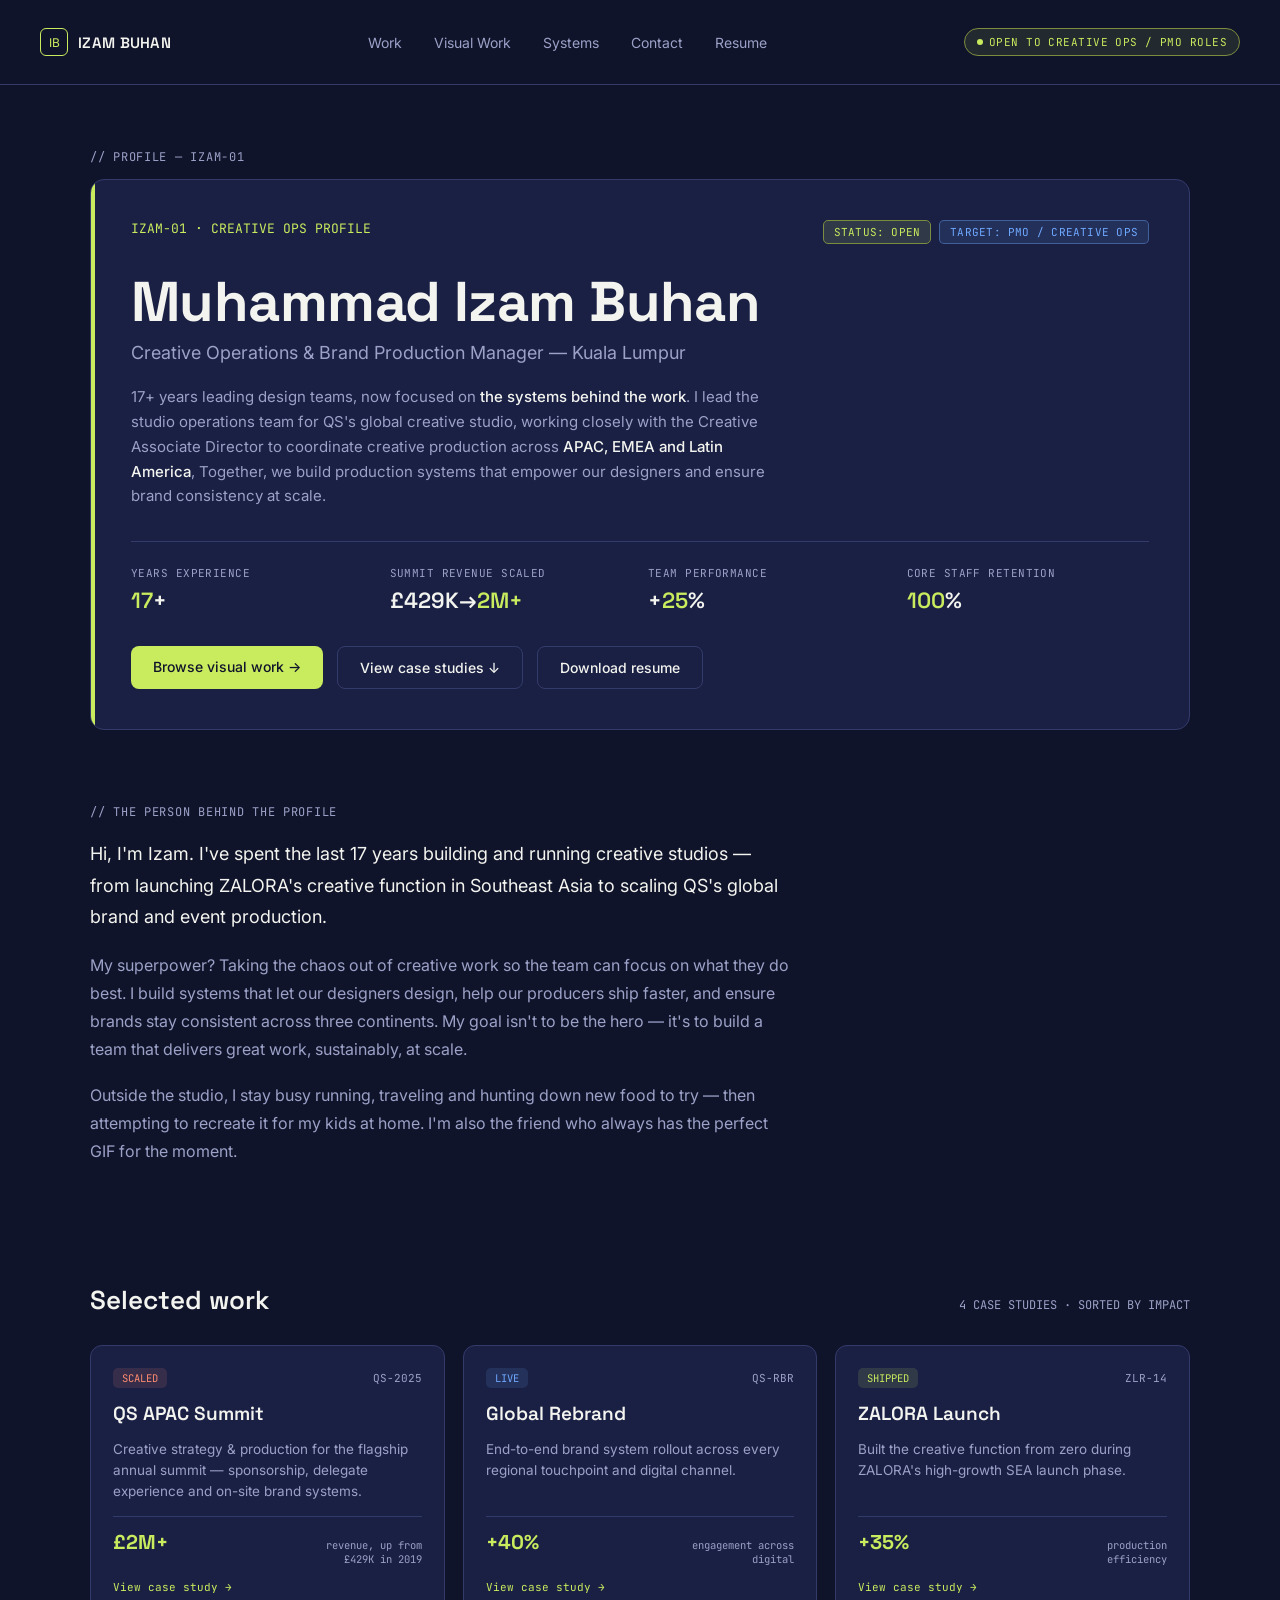
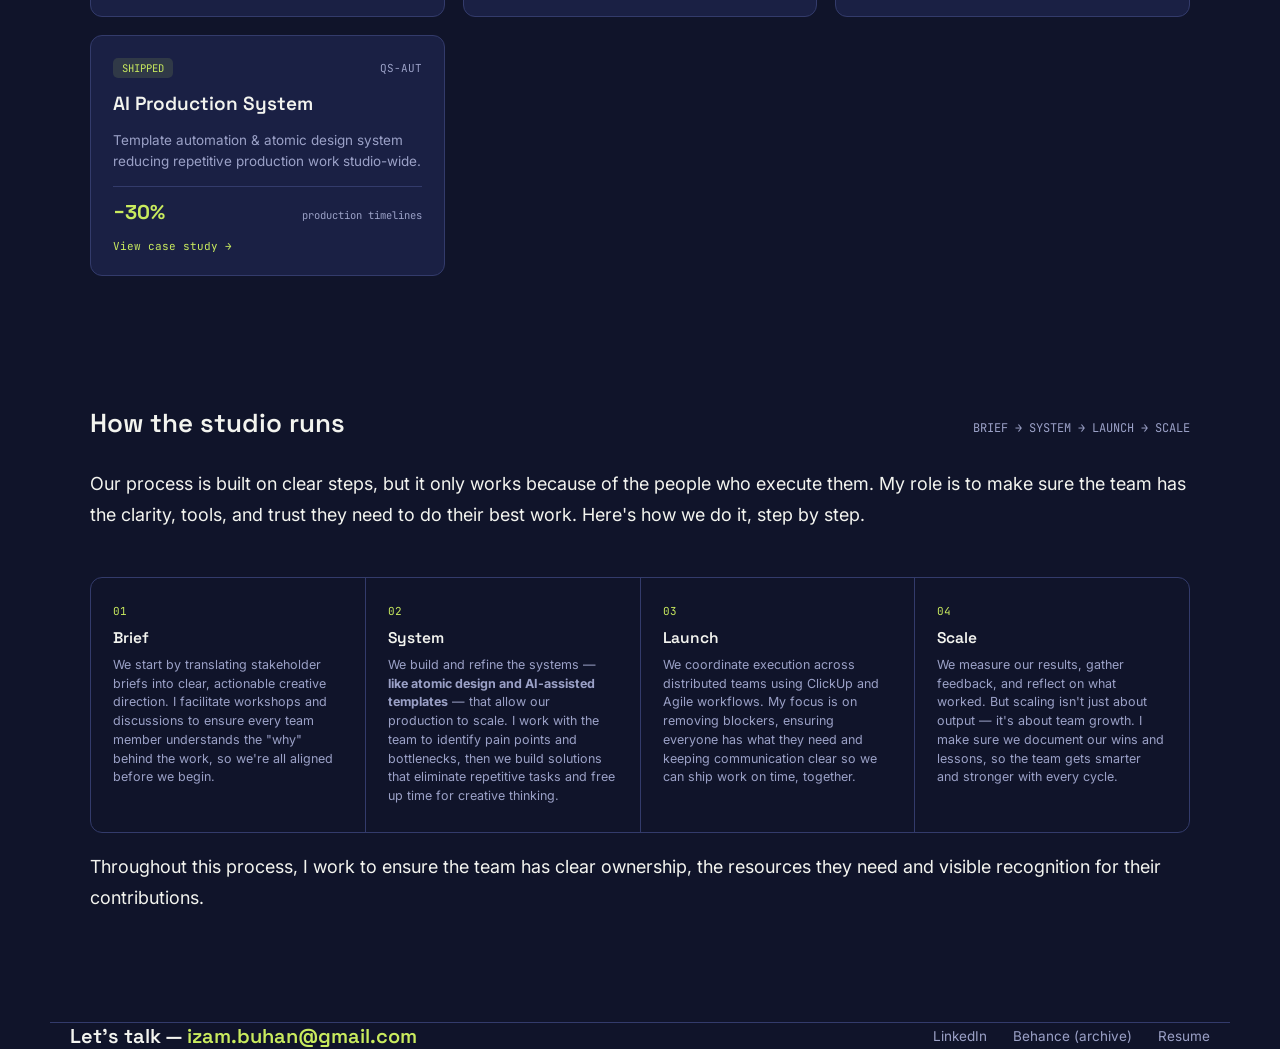
==== index.html @ dbca28d6 "Wrap text in paragraph tag for better formatting" ====
<!DOCTYPE html>
<html lang="en">
<head>
<meta charset="UTF-8">
<meta name="viewport" content="width=device-width, initial-scale=1.0">
<title>Izam Buhan — Creative Operations & Brand Production Manager</title>
<meta name="description" content="From making the work to running the studio. Case studies in creative operations, brand production and AI-assisted design systems, from 17+ years leading design teams globally.">
<meta property="og:title" content="Izam Buhan — Creative Operations & Brand Production Manager">
<meta property="og:description" content="From making the work to running the studio. Case studies in creative operations, brand production and AI-assisted design systems.">
<meta property="og:type" content="website">
<link rel="icon" type="image/svg+xml" href="favicon.svg">
<link rel="icon" type="image/png" sizes="32x32" href="favicon-32.png">
<link rel="apple-touch-icon" sizes="180x180" href="apple-touch-icon.png">
<link rel="icon" href="favicon.ico">
<link rel="stylesheet" href="styles.css">
</head>
<body>

  <nav>
    <a class="logo" href="index.html">
      <div class="logo-mark">IB</div>
      <div class="logo-text">IZAM BUHAN</div>
    </a>
    <div class="nav-links">
      <a href="#work">Work</a><a href="gallery.html">Visual Work</a><a href="#systems">Systems</a><a href="mailto:izam.buhan@gmail.com">Contact</a><a href="Izam_Buhan_Resume_ATS.docx">Resume</a>
    </div>
    <div class="status-pill"><span class="dot"></span>OPEN TO CREATIVE OPS / PMO ROLES</div>
  </nav>

  <header class="hero wrap">
    <div class="hero-eyebrow">// PROFILE — IZAM-01</div>
    <div class="ticket">
      <div class="ticket-top">
        <div class="ticket-id mono">IZAM-01 · CREATIVE OPS PROFILE</div>
        <div class="ticket-tags">
          <div class="tag open">STATUS: OPEN</div>
          <div class="tag role">TARGET: PMO / CREATIVE OPS</div>
        </div>
      </div>

      <h1 class="name">Muhammad Izam Buhan</h1>
      <div class="role-line">Creative Operations &amp; Brand Production Manager — Kuala Lumpur</div>

      <div class="summary">
        17+ years leading design teams, now focused on <b>the systems behind the work</b>.
        I lead the studio operations team for QS's global creative studio, working closely with
        the Creative Associate Director to coordinate creative production across <b>APAC, EMEA and Latin America</b>,
        Together, we build production systems that empower our designers and ensure brand consistency at scale.
      </div>

      <div class="field-grid">
        <div class="field"><div class="label">YEARS EXPERIENCE</div><div class="value"><span>17</span>+</div></div>
        <div class="field"><div class="label">SUMMIT REVENUE SCALED</div><div class="value">£429K→<span>2M+</span></div></div>
        <div class="field"><div class="label">TEAM PERFORMANCE</div><div class="value">+<span>25</span>%</div></div>
        <div class="field"><div class="label">CORE STAFF RETENTION</div><div class="value"><span>100</span>%</div></div>
      </div>

      <div class="cta-row">
        <a href="gallery.html" class="btn primary">Browse visual work →</a>
        <a href="#work" class="btn ghost">View case studies ↓</a>
        <a href="Izam_Buhan_Resume_ATS.docx" class="btn ghost">Download resume</a>
      </div>
    </div>
  </header>

  <section class="intro-section wrap">
    <div class="hero-eyebrow">// THE PERSON BEHIND THE PROFILE</div>
    <div class="intro-block">
      <p class="intro-text">Hi, I'm Izam. I've spent the last 17 years building and running creative studios — 
                            from launching ZALORA's creative function in Southeast Asia to scaling QS's global brand and event production.</p>
      <p class="intro-text">My superpower? Taking the chaos out of creative work so the team can focus on what they do best. 
                            I build systems that let our <b></b>designers design, help our producers ship faster, and ensure brands stay consistent</b> across three continents. 
                            My goal isn't to be the hero — it's to build a team that delivers great work, sustainably, at scale.</p>
      <p class="intro-text personal">Outside the studio, I stay busy running, traveling and hunting down new food to try — then attempting to recreate it for my kids at home. I'm also the friend who always has the perfect GIF for the moment.</p>
    </div>
  </section>

  <section class="board-section wrap" id="work">
    <div class="section-head">
      <div class="section-title">Selected work</div>
      <div class="section-sub mono">4 CASE STUDIES · SORTED BY IMPACT</div>
    </div>
    <div class="board">

      <a class="card-link" href="case-qs-summit.html">
        <div class="card">
          <div class="card-top">
            <div class="card-tag scaled">SCALED</div>
            <div class="card-id">QS-2025</div>
          </div>
          <div class="card-title">QS APAC Summit</div>
          <div class="card-desc">Creative strategy &amp; production for the flagship annual summit — sponsorship, delegate experience and on-site brand systems.</div>
          <div class="card-stat">
            <div class="num">£2M+</div>
            <div class="desc">revenue, up from £429K in 2019</div>
          </div>
          <div class="card-cta">View case study →</div>
        </div>
      </a>

      <a class="card-link" href="case-global-rebrand.html">
        <div class="card">
          <div class="card-top">
            <div class="card-tag live">LIVE</div>
            <div class="card-id">QS-RBR</div>
          </div>
          <div class="card-title">Global Rebrand</div>
          <div class="card-desc">End-to-end brand system rollout across every regional touchpoint and digital channel.</div>
          <div class="card-stat">
            <div class="num">+40%</div>
            <div class="desc">engagement across digital</div>
          </div>
          <div class="card-cta">View case study →</div>
        </div>
      </a>

      <a class="card-link" href="case-zalora-launch.html">
        <div class="card">
          <div class="card-top">
            <div class="card-tag shipped">SHIPPED</div>
            <div class="card-id">ZLR-14</div>
          </div>
          <div class="card-title">ZALORA Launch</div>
          <div class="card-desc">Built the creative function from zero during ZALORA's high-growth SEA launch phase.</div>
          <div class="card-stat">
            <div class="num">+35%</div>
            <div class="desc">production efficiency</div>
          </div>
          <div class="card-cta">View case study →</div>
        </div>
      </a>

      <a class="card-link" href="case-ai-system.html">
        <div class="card">
          <div class="card-top">
            <div class="card-tag shipped">SHIPPED</div>
            <div class="card-id">QS-AUT</div>
          </div>
          <div class="card-title">AI Production System</div>
          <div class="card-desc">Template automation &amp; atomic design system reducing repetitive production work studio-wide.</div>
          <div class="card-stat">
            <div class="num">−30%</div>
            <div class="desc">production timelines</div>
          </div>
          <div class="card-cta">View case study →</div>
        </div>
      </a>

    </div>
  </section>

  <section class="flow-section wrap" id="systems">
    <div class="section-head">
      <div class="section-title">How the studio runs</div>
      <div class="section-sub mono">BRIEF → SYSTEM → LAUNCH → SCALE</div>
          <p class="intro-text">Our process is built on clear steps, but it only works because of the people who execute them. 
                                My role is to make sure the team has the clarity, tools, and trust they need to do their best work. 
                                Here's how we do it, step by step.</p>
    </div>

    <div class="flow-strip">
      <div class="flow-step">
        <div class="flow-num">01</div>
        <div class="flow-title">Brief</div>
        <div class="flow-desc">We start by translating stakeholder briefs into clear, actionable creative direction. 
                              I facilitate workshops and discussions to ensure every team member understands the "why" behind the work, 
                              so we're all aligned before we begin.</div>
      </div>
      <div class="flow-step">
        <div class="flow-num">02</div>
        <div class="flow-title">System</div>
        <div class="flow-desc">We build and refine the systems — <b>like atomic design and AI-assisted templates</b> — that allow our production to scale. 
                                I work with the team to identify pain points and bottlenecks, 
                                then we build solutions that eliminate repetitive tasks and free up time for creative thinking.</div>
      </div>
      <div class="flow-step">
        <div class="flow-num">03</div>
        <div class="flow-title">Launch</div>
        <div class="flow-desc">We coordinate execution across distributed teams using ClickUp and Agile workflows. 
                                My focus is on removing blockers, ensuring everyone has what they need and 
                                keeping communication clear so we can ship work on time, together.</div>
      </div>
      <div class="flow-step">
        <div class="flow-num">04</div>
        <div class="flow-title">Scale</div>
        <div class="flow-desc">We measure our results, gather feedback, and reflect on what worked. But scaling isn't just about output — it's about team growth. 
                                I make sure we document our wins and lessons, so the team gets smarter and stronger with every cycle.</div>
      </div>
    </div>
  <p class="intro-text">Throughout this process, I work to ensure the team has clear ownership, the resources they need and visible recognition for their contributions.</p>
  </section>

  <footer class="wrap">
    <div class="footer-left">Let's talk — <span style="color:var(--accent)">izam.buhan@gmail.com</span></div>
    <div class="footer-links">
      <a href="https://linkedin.com/in/mhmdizam" target="_blank" rel="noopener">LinkedIn</a>
      <a href="https://www.behance.net/mhmdizambuhan" target="_blank" rel="noopener">Behance (archive)</a>
      <a href="Izam_Buhan_Resume_ATS.docx">Resume</a>
    </div>
  </footer>

</body>
</html>
---- styles.css ----
@import url('https://fonts.googleapis.com/css2?family=Space+Grotesk:wght@400;500;600;700&family=Inter:wght@400;500;600&family=JetBrains+Mono:wght@400;500&display=swap');

:root{
  --bg: #10142A;
  --surface: #1A2044;
  --surface-hi: #232B57;
  --line: #333B6B;
  --text: #F3F4EF;
  --text-dim: #9BA1C7;
  --accent: #C9EB5E;
  --accent-dim: #7C8C3F;
  --tag-blue: #6FA8FF;
  --tag-coral: #FF8B70;
}

* { box-sizing: border-box; }
html,body{ margin:0; padding:0; }
body{
  background: var(--bg);
  color: var(--text);
  font-family: 'Inter', sans-serif;
  -webkit-font-smoothing: antialiased;
  overflow-x: hidden;
}
.mono{ font-family:'JetBrains Mono', monospace; }
.display{ font-family:'Space Grotesk', sans-serif; }
img, svg { max-width: 100%; height: auto; }
a{ color: inherit; }

.wrap{ max-width: 1180px; margin: 0 auto; padding: 0 20px; }

/* ---- NAV ---- */
nav{
  display:flex; justify-content:space-between; align-items:center;
  padding: 28px 40px; border-bottom:1px solid var(--line);
  flex-wrap: wrap; gap: 16px;
}
.logo{ display:flex; align-items:center; gap:10px; text-decoration:none; }
.logo-mark{
  width:28px; height:28px; border:1.5px solid var(--accent); border-radius:6px;
  display:flex; align-items:center; justify-content:center;
  font-size:12px; color:var(--accent); flex-shrink:0;
}
.logo-text{ font-family:'Space Grotesk'; font-weight:600; font-size:15px; letter-spacing:0.02em; color:var(--text);}
.nav-links{ display:flex; gap: 32px; font-size:14px; color:var(--text-dim); flex-wrap:wrap;}
.nav-links a{ color: var(--text-dim); text-decoration:none; }
.nav-links a:hover{ color: var(--text); cursor:pointer; }
.status-pill{
  font-family:'JetBrains Mono'; font-size:11px; letter-spacing:0.04em;
  background: rgba(201,235,94,0.1); color: var(--accent);
  border:1px solid var(--accent-dim); border-radius: 20px;
  padding: 6px 12px; display:flex; align-items:center; gap:6px;
}
.dot{ width:6px; height:6px; border-radius:50%; background:var(--accent); flex-shrink:0;}

/* ---- BREADCRUMB (case study pages) ---- */
.breadcrumb{
  font-family:'JetBrains Mono'; font-size:13px; color:var(--text-dim);
  padding: 28px 40px 0;
}
.breadcrumb a{ color:var(--text-dim); text-decoration:none; }
.breadcrumb a:hover{ color:var(--accent); }

/* ---- HERO / TICKET ---- */
.hero{ padding: 64px 40px 24px; }
.hero-eyebrow{
  font-family:'JetBrains Mono'; font-size:12px; color:var(--text-dim);
  letter-spacing:0.06em; margin-bottom: 14px;
}
.ticket{
  background: var(--surface);
  border:1px solid var(--line);
  border-radius: 14px;
  padding: 40px;
  position: relative;
  overflow:hidden;
}
.ticket::before{
  content:"";
  position:absolute; left:0; top:0; bottom:0; width:4px;
  background: var(--accent);
}
.ticket-top{
  display:flex; justify-content:space-between; align-items:flex-start;
  margin-bottom: 28px; flex-wrap: wrap; gap: 16px;
}
.ticket-id{ font-family:'JetBrains Mono'; font-size:13px; color:var(--accent); }
.ticket-tags{ display:flex; gap:8px; flex-wrap:wrap; }
.tag{
  font-family:'JetBrains Mono'; font-size:11px; padding:4px 10px;
  border-radius: 5px; letter-spacing:0.02em; white-space:nowrap;
}
.tag.open{ background: rgba(201,235,94,0.12); color: var(--accent); border:1px solid var(--accent-dim);}
.tag.role{ background: rgba(111,168,255,0.12); color: var(--tag-blue); border:1px solid rgba(111,168,255,0.4);}
.tag.scaled{ background: rgba(255,139,112,0.12); color: var(--tag-coral); border:1px solid rgba(255,139,112,0.4);}
.tag.live{ background: rgba(111,168,255,0.12); color: var(--tag-blue); border:1px solid rgba(111,168,255,0.4);}
.tag.shipped{ background: rgba(201,235,94,0.12); color: var(--accent); border:1px solid var(--accent-dim);}
.tag.neutral{ background: transparent; color: var(--text-dim); border:1px solid var(--line);}

h1.name{
  font-family:'Space Grotesk'; font-weight:700;
  font-size: clamp(32px, 5vw, 56px);
  line-height: 1.08; margin: 0 0 10px;
  letter-spacing: -0.01em;
}
.role-line{
  font-size: 18px; color: var(--text-dim); margin-bottom: 22px; max-width: 620px;
}
.summary{
  font-size:15px; line-height:1.65; color: var(--text-dim);
  max-width: 640px; margin-bottom: 32px;
}
.summary b{ color: var(--text); font-weight: 500; }

.field-grid{
  display:grid; grid-template-columns: repeat(4, 1fr);
  border-top:1px solid var(--line); padding-top: 24px; gap: 20px 16px;
}
.field .label{ font-family:'JetBrains Mono'; font-size:11px; color:var(--text-dim); margin-bottom:6px; letter-spacing:0.04em;}
.field .value{ font-family:'Space Grotesk'; font-size:22px; font-weight:600; color:var(--text); word-break:break-word;}
.field .value span{ color: var(--accent); }

.cta-row{ display:flex; gap:14px; margin-top: 32px; flex-wrap:wrap; }
.btn{
  font-family:'Inter'; font-size:14px; font-weight:500;
  padding: 12px 22px; border-radius: 8px; cursor:pointer;
  text-decoration:none; display:inline-block; border:none;
}
.btn.primary{ background: var(--accent); color:#10142A; }
.btn.ghost{ background:transparent; color:var(--text); border:1px solid var(--line); }

/* ---- BOARD SECTION (case study grid) ---- */
.board-section{ padding: 90px 40px 40px; }

/* ---- FRIENDLY INTRO ---- */
.intro-section{ padding: 50px 40px 10px; }
.intro-block{ max-width: 700px; }
.intro-text{ font-size:16px; line-height:1.75; color:var(--text-dim); margin-bottom:18px; }
.intro-text:first-of-type{ font-size:18px; color:var(--text); }
.intro-text b{ color:var(--text); font-weight:600; }
.intro-text.personal{ color:var(--text-dim); }
.section-head{ display:flex; justify-content:space-between; align-items:baseline; margin-bottom:28px; flex-wrap:wrap; gap:10px;}
.section-title{ font-family:'Space Grotesk'; font-size:26px; font-weight:600; }
.section-sub{ font-family:'JetBrains Mono'; font-size:12px; color:var(--text-dim); }

.board{
  display:grid; grid-template-columns: repeat(3, 1fr); gap: 18px;
}
.card-link{ text-decoration:none; color:inherit; display:block; }
.card{
  background: var(--surface);
  border:1px solid var(--line);
  border-radius: 12px;
  padding: 22px;
  display:flex; flex-direction:column; gap:14px;
  transition: border-color 0.15s ease;
  height: 100%;
}
.card-link:hover .card{ border-color: var(--accent-dim); }
.card-top{ display:flex; justify-content:space-between; align-items:center;}
.card-tag{
  font-family:'JetBrains Mono'; font-size:10.5px; padding:3px 9px; border-radius:5px;
}
.card-tag.shipped{ background: rgba(201,235,94,0.12); color:var(--accent); }
.card-tag.scaled{ background: rgba(255,139,112,0.12); color: var(--tag-coral); }
.card-tag.live{ background: rgba(111,168,255,0.12); color: var(--tag-blue); }
.card-id{ font-family:'JetBrains Mono'; font-size:11px; color:var(--text-dim); }

.card-title{ font-family:'Space Grotesk'; font-size:19px; font-weight:600; line-height:1.25; }
.card-desc{ font-size:13.5px; color:var(--text-dim); line-height:1.55; }

.card-stat{
  margin-top:auto; border-top:1px solid var(--line); padding-top:12px;
  display:flex; justify-content:space-between; align-items:baseline; gap:10px;
}
.card-stat .num{ font-family:'Space Grotesk'; font-size:20px; font-weight:700; color:var(--accent); white-space:nowrap;}
.card-stat .desc{ font-family:'JetBrains Mono'; font-size:10.5px; color:var(--text-dim); text-align:right; max-width:120px; }
.card-cta{ font-family:'JetBrains Mono'; font-size:11px; color:var(--accent); }

/* ---- WORKFLOW STRIP (systems section) ---- */
.flow-section{ padding: 90px 40px; }
.flow-strip{
  display:flex; align-items:stretch; border:1px solid var(--line); border-radius:12px; overflow:hidden;
}
.flow-step{
  flex:1; padding: 26px 22px; position:relative;
  border-right:1px solid var(--line);
}
.flow-step:last-child{ border-right:none; }
.flow-num{ font-family:'JetBrains Mono'; font-size:11px; color: var(--accent); margin-bottom:10px; }
.flow-title{ font-family:'Space Grotesk'; font-weight:600; font-size:15.5px; margin-bottom:8px; }
.flow-desc{ font-size:12.5px; color:var(--text-dim); line-height:1.5; }

/* ---- CASE STUDY: CONTENT SECTIONS ---- */
.content-section{ padding: 60px 40px; border-top:1px solid var(--line); }
.content-section:first-of-type{ border-top:none; }
.section-eyebrow{
  font-family:'JetBrains Mono'; font-size:12px; color:var(--accent);
  letter-spacing:0.06em; margin-bottom: 16px; text-transform:uppercase;
}
.section-h2{ font-family:'Space Grotesk'; font-weight:700; font-size: clamp(24px, 3.5vw, 32px); margin:0 0 20px; line-height:1.25;}
.lead-text{ font-size:16px; line-height:1.75; color:var(--text-dim); max-width:720px;}
.lead-text b{ color:var(--text); font-weight:600;}

.approach-list{ display:flex; flex-direction:column; gap:30px; margin-top:32px; max-width:720px;}
.approach-item{ display:flex; gap:22px; }
.approach-num{ font-family:'JetBrains Mono'; font-size:15px; color:var(--accent); flex-shrink:0; width:32px; padding-top:3px;}
.approach-title{ font-family:'Space Grotesk'; font-weight:600; font-size:18px; margin-bottom:6px;}
.approach-desc{ font-size:14.5px; color:var(--text-dim); line-height:1.6;}

.result-block{ padding:60px 40px; border-top:1px solid var(--line); background: var(--surface); }
.result-num{ font-family:'Space Grotesk'; font-weight:700; font-size: clamp(48px,9vw,88px); color:var(--accent); line-height:1; margin:14px 0;}
.result-label{ font-family:'JetBrains Mono'; font-size:12.5px; color:var(--text-dim); letter-spacing:0.04em;}
.result-desc{ font-size:15px; color:var(--text-dim); max-width:640px; margin-top:20px; line-height:1.65;}
.result-desc b{ color:var(--text); font-weight:600;}

.secondary-stats{ display:grid; grid-template-columns:repeat(3,1fr); gap:24px; margin-top:40px; max-width:820px;}

/* ---- GALLERY ---- */
.gallery-section{ padding: 50px 40px; }
.gallery-grid{ display:grid; grid-template-columns: repeat(3, 1fr); gap: 24px; }
.gallery-item{ display:flex; flex-direction:column; gap:12px; }
.gallery-thumb{
  aspect-ratio: 4 / 3;
  border-radius: 10px;
  border: 1px dashed var(--line);
  background: var(--surface);
  display:flex; align-items:center; justify-content:center;
  overflow:hidden;
}
.gallery-thumb img{ width:100%; height:100%; object-fit:cover; display:block; }
.gallery-placeholder-label{
  font-family:'JetBrains Mono'; font-size:11px; color:var(--text-dim);
  text-align:center; padding: 0 16px; line-height:1.6;
}
.gallery-placeholder-label .plus{ color:var(--accent); font-size:20px; display:block; margin-bottom:6px; }
.gallery-caption .g-title{ font-family:'Space Grotesk'; font-weight:600; font-size:15px; margin-bottom:3px;}
.gallery-caption .g-meta{ font-family:'JetBrains Mono'; font-size:11px; color:var(--text-dim); }

/* ---- CASE NAV (prev / next) ---- */
.case-nav{ display:flex; justify-content:space-between; padding:50px 40px; border-top:1px solid var(--line); gap:24px; flex-wrap:wrap;}
.case-nav a{ text-decoration:none; display:flex; flex-direction:column; gap:6px; }
.case-nav .nav-label{ font-family:'JetBrains Mono'; font-size:12px; color:var(--text-dim); }
.case-nav .nav-title{ font-family:'Space Grotesk'; font-size:18px; color:var(--text); font-weight:600;}
.case-nav a:hover .nav-title{ color:var(--accent); }
.case-nav .next{ text-align:right; align-items:flex-end; }

/* ---- FOOTER ---- */
footer{
  padding: 60px 40px 40px; border-top:1px solid var(--line);
  display:flex; justify-content:space-between; align-items:center; flex-wrap:wrap; gap:20px;
}
.footer-left{ font-family:'Space Grotesk'; font-size:20px; font-weight:600; }
.footer-links{ display:flex; gap:26px; font-size:13.5px; color:var(--text-dim); flex-wrap:wrap; }
.footer-links a{ color:var(--text-dim); text-decoration:none; }
.footer-links a:hover{ color:var(--accent); }

/* Missing-image fallback (used by gallery.html's onerror handler) */
.gallery-thumb.img-missing{ border-style: dashed; }

/* ==== TABLET BREAKPOINT (max-width: 900px) ==== */
@media (max-width: 900px) {
  nav { padding: 20px; }
  .hero { padding: 40px 0 20px; }
  .breadcrumb{ padding: 20px 0 0; }
  .ticket { padding: 28px 24px; }
  .field-grid { grid-template-columns: repeat(2, 1fr); }
  .board-section, .flow-section, .content-section, .result-block, .case-nav { padding: 50px 0 20px; }
  .board { grid-template-columns: repeat(2, 1fr); gap: 16px; }
  .flow-strip { flex-direction: column; }
  .flow-step { border-right: none; border-bottom: 1px solid var(--line); }
  .flow-step:last-child { border-bottom: none; }
  .secondary-stats{ grid-template-columns: repeat(2,1fr); }
  .gallery-grid{ grid-template-columns: repeat(2,1fr); }
  footer { padding: 40px 0; flex-direction: column; align-items: flex-start; }
}

/* ==== MOBILE BREAKPOINT (max-width: 600px) ==== */
@media (max-width: 600px) {
  nav { flex-direction: column; align-items: flex-start; gap: 14px; padding: 16px 20px; }
  .nav-links { width: 100%; justify-content: flex-start; gap: 18px; font-size: 13px; }
  .status-pill { width: 100%; justify-content: center; }
  .ticket-top { flex-direction: column; align-items: flex-start; gap: 10px; }
  .ticket-tags { flex-wrap: wrap; }
  h1.name { font-size: 30px; }
  .role-line { font-size: 15px; }
  .summary { font-size: 14px; }
  .intro-text{ font-size: 14px; }
  .intro-text:first-of-type{ font-size: 16px; }
  .field-grid { grid-template-columns: 1fr; gap: 16px; }
  .field .value { font-size: 20px; }
  .cta-row { flex-direction: column; width: 100%; }
  .btn { width: 100%; text-align: center; }
  .board { grid-template-columns: 1fr; }
  .card { padding: 18px; }
  .approach-item{ gap:14px; }
  .secondary-stats{ grid-template-columns: 1fr; }
  .gallery-grid{ grid-template-columns: 1fr; }
  .result-num{ font-size: 52px; }
  .case-nav{ flex-direction:column; }
  .case-nav .next{ text-align:left; align-items:flex-start; }
  .footer-left { font-size: 17px; word-break: break-word; }
  .footer-links { flex-direction: column; gap: 12px; }
}

/* ===== GALLERY ENHANCEMENTS ===== */

/* Gallery tags */
.g-tags {
  display: flex;
  gap: 8px;
  flex-wrap: wrap;
  margin-top: 4px;
}
.g-tags span {
  font-family: 'JetBrains Mono', monospace;
  font-size: 10px;
  color: var(--text-dim);
  background: var(--surface);
  padding: 2px 10px;
  border-radius: 12px;
  border: 1px solid var(--line);
}

/* Filter section */
.filter-section {
  padding: 0 0 32px;
}
.filter-buttons {
  display: flex;
  gap: 10px;
  flex-wrap: wrap;
}
.filter-btn {
  padding: 6px 18px;
  background: transparent;
  border: 1px solid var(--line);
  border-radius: 20px;
  color: var(--text-dim);
  font-family: 'JetBrains Mono', monospace;
  font-size: 12px;
  cursor: pointer;
  transition: all 0.3s ease;
}
.filter-btn:hover {
  border-color: var(--accent-dim);
  color: var(--text);
}
.filter-btn.active {
  background: var(--accent);
  border-color: var(--accent);
  color: var(--bg);
}

/* Load More Button */
.load-more-container {
  display: flex;
  justify-content: center;
  padding: 40px 0 20px;
}
.load-more-btn {
  display: flex;
  align-items: center;
  gap: 12px;
  padding: 12px 32px;
  background: var(--surface);
  border: 1px solid var(--line);
  border-radius: 30px;
  color: var(--text);
  font-family: 'Space Grotesk', sans-serif;
  font-size: 15px;
  font-weight: 500;
  cursor: pointer;
  transition: all 0.3s ease;
}
.load-more-btn:hover {
  border-color: var(--accent);
  background: var(--surface-hi);
  transform: translateY(-2px);
  box-shadow: 0 8px 24px rgba(201, 235, 94, 0.1);
}
.load-more-btn .btn-count {
  font-family: 'JetBrains Mono', monospace;
  font-size: 12px;
  color: var(--text-dim);
}
.load-more-btn:active {
  transform: translateY(0);
}

/* ===== CUSTOM LIGHTBOX STYLES ===== */
.lightbox-custom-details {
  padding: 24px 32px;
  background: var(--surface);
  border-top: 1px solid var(--line);
  max-width: 900px;
  margin: 0 auto;
  animation: slideUp 0.3s ease;
}
@keyframes slideUp {
  from { opacity: 0; transform: translateY(20px); }
  to { opacity: 1; transform: translateY(0); }
}
.lb-details-grid {
  display: grid;
  grid-template-columns: 1fr 1fr;
  gap: 16px;
  margin-bottom: 16px;
}
.lb-detail-full {
  grid-column: 1 / -1;
}
.lb-detail-label {
  font-family: 'JetBrains Mono', monospace;
  font-size: 10px;
  color: var(--text-dim);
  text-transform: uppercase;
  letter-spacing: 0.04em;
  margin-bottom: 4px;
}
.lb-detail-value {
  font-family: 'Space Grotesk', sans-serif;
  font-size: 18px;
  font-weight: 600;
  color: var(--text);
}
.lb-detail-value.highlight {
  color: var(--accent);
}
.lb-description {
  font-size: 14px;
  line-height: 1.7;
  color: var(--text-dim);
  margin: 12px 0 16px;
  padding: 16px;
  background: var(--bg);
  border-radius: 8px;
  border-left: 3px solid var(--accent);
}
.lb-tags-container {
  display: flex;
  gap: 8px;
  flex-wrap: wrap;
}
.lb-tag {
  font-family: 'JetBrains Mono', monospace;
  font-size: 10px;
  color: var(--text-dim);
  background: var(--bg);
  padding: 4px 12px;
  border-radius: 12px;
  border: 1px solid var(--line);
}

/* Lightbox overrides for dark theme */
.lightboxOverlay {
  background: rgba(16, 20, 42, 0.92) !important;
}
.lb-outerContainer {
  background: var(--surface) !important;
  border-radius: 12px !important;
  overflow: hidden;
}
.lb-container {
  background: var(--surface) !important;
}
.lb-image {
  border-radius: 12px 12px 0 0 !important;
}
.lb-dataContainer {
  background: var(--surface) !important;
  padding: 0 !important;
}
.lb-data .lb-details {
  padding: 20px 32px 0 !important;
}
.lb-data .lb-caption {
  font-family: 'Space Grotesk', sans-serif !important;
  font-size: 20px !important;
  font-weight: 700 !important;
  color: var(--text) !important;
}
.lb-data .lb-number {
  font-family: 'JetBrains Mono', monospace !important;
  font-size: 11px !important;
  color: var(--text-dim) !important;
}
.lb-nav a.lb-prev,
.lb-nav a.lb-next {
  opacity: 0.7 !important;
}
.lb-nav a.lb-prev:hover,
.lb-nav a.lb-next:hover {
  opacity: 1 !important;
}
.lb-data .lb-close {
  filter: invert(1) brightness(1.6);
  opacity: 0.7 !important;
}
.lb-data .lb-close:hover {
  opacity: 1 !important;
}

/* ===== VIDEO SECTION ===== */
.video-section {
  padding: 60px 0 40px;
  border-top: 1px solid var(--line);
  margin-top: 40px;
}
.video-grid {
  display: grid;
  grid-template-columns: repeat(3, 1fr);
  gap: 24px;
  margin-top: 20px;
}
.video-item {
  display: flex;
  flex-direction: column;
  gap: 12px;
}
.video-item.featured {
  grid-column: 1 / -1;
}
.video-item.hidden {
  display: none;
}
.video-wrapper {
  position: relative;
  background: var(--surface);
  border-radius: 10px;
  overflow: hidden;
  border: 1px solid var(--line);
}
.video-wrapper:hover {
  border-color: var(--accent-dim);
  transition: border-color 0.3s ease;
}
.youtube-container {
  position: relative;
  width: 100%;
  padding-bottom: 56.25%;
  height: 0;
  overflow: hidden;
}
.youtube-container iframe {
  position: absolute;
  top: 0;
  left: 0;
  width: 100%;
  height: 100%;
  border: none;
}
.video-caption .g-title {
  font-family: 'Space Grotesk', sans-serif;
  font-weight: 600;
  font-size: 15px;
}
.video-caption .g-meta {
  font-family: 'JetBrains Mono', monospace;
  font-size: 11px;
  color: var(--text-dim);
}
.video-caption .g-tags {
  display: flex;
  gap: 8px;
  flex-wrap: wrap;
  margin-top: 4px;
}
.video-caption .g-tags span {
  font-family: 'JetBrains Mono', monospace;
  font-size: 10px;
  color: var(--text-dim);
  background: var(--surface);
  padding: 2px 10px;
  border-radius: 12px;
  border: 1px solid var(--line);
}

/* Responsive */
@media (max-width: 900px) {
  .video-grid {
    grid-template-columns: repeat(2, 1fr);
    gap: 18px;
  }
  .video-item.featured {
    grid-column: 1 / -1;
  }
  .lb-details-grid {
    grid-template-columns: 1fr;
    gap: 12px;
  }
  .lb-detail-value {
    font-size: 16px;
  }
  .lb-description {
    font-size: 13px;
    padding: 12px;
  }
}
@media (max-width: 600px) {
  .video-grid {
    grid-template-columns: 1fr;
    gap: 16px;
  }
  .video-item.featured {
    grid-column: 1 / -1;
  }
  .filter-buttons {
    gap: 6px;
  }
  .filter-btn {
    font-size: 11px;
    padding: 4px 14px;
  }
  .lightbox-custom-details {
    padding: 16px;
  }
  .lb-details-grid {
    grid-template-columns: 1fr;
    gap: 12px;
  }
  .lb-detail-value {
    font-size: 16px;
  }
  .lb-description {
    font-size: 13px;
    padding: 12px;
  }
}
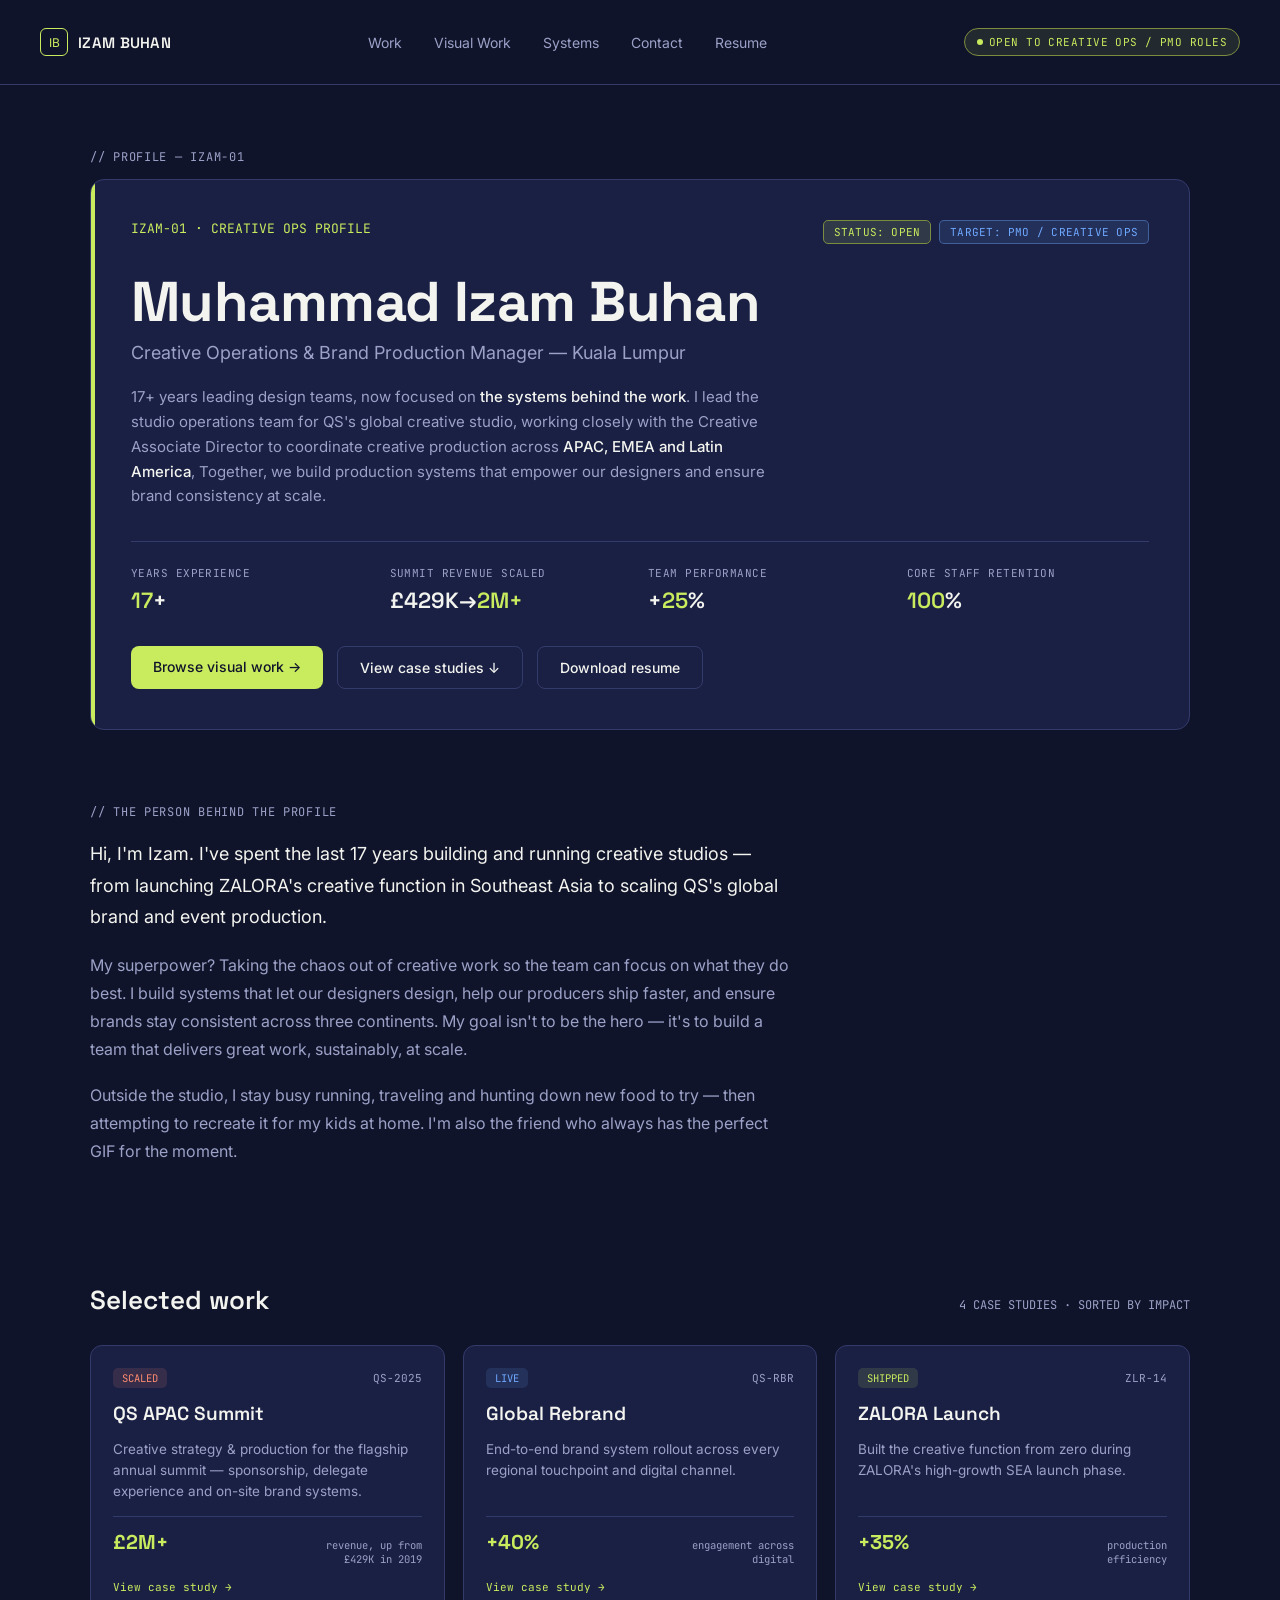
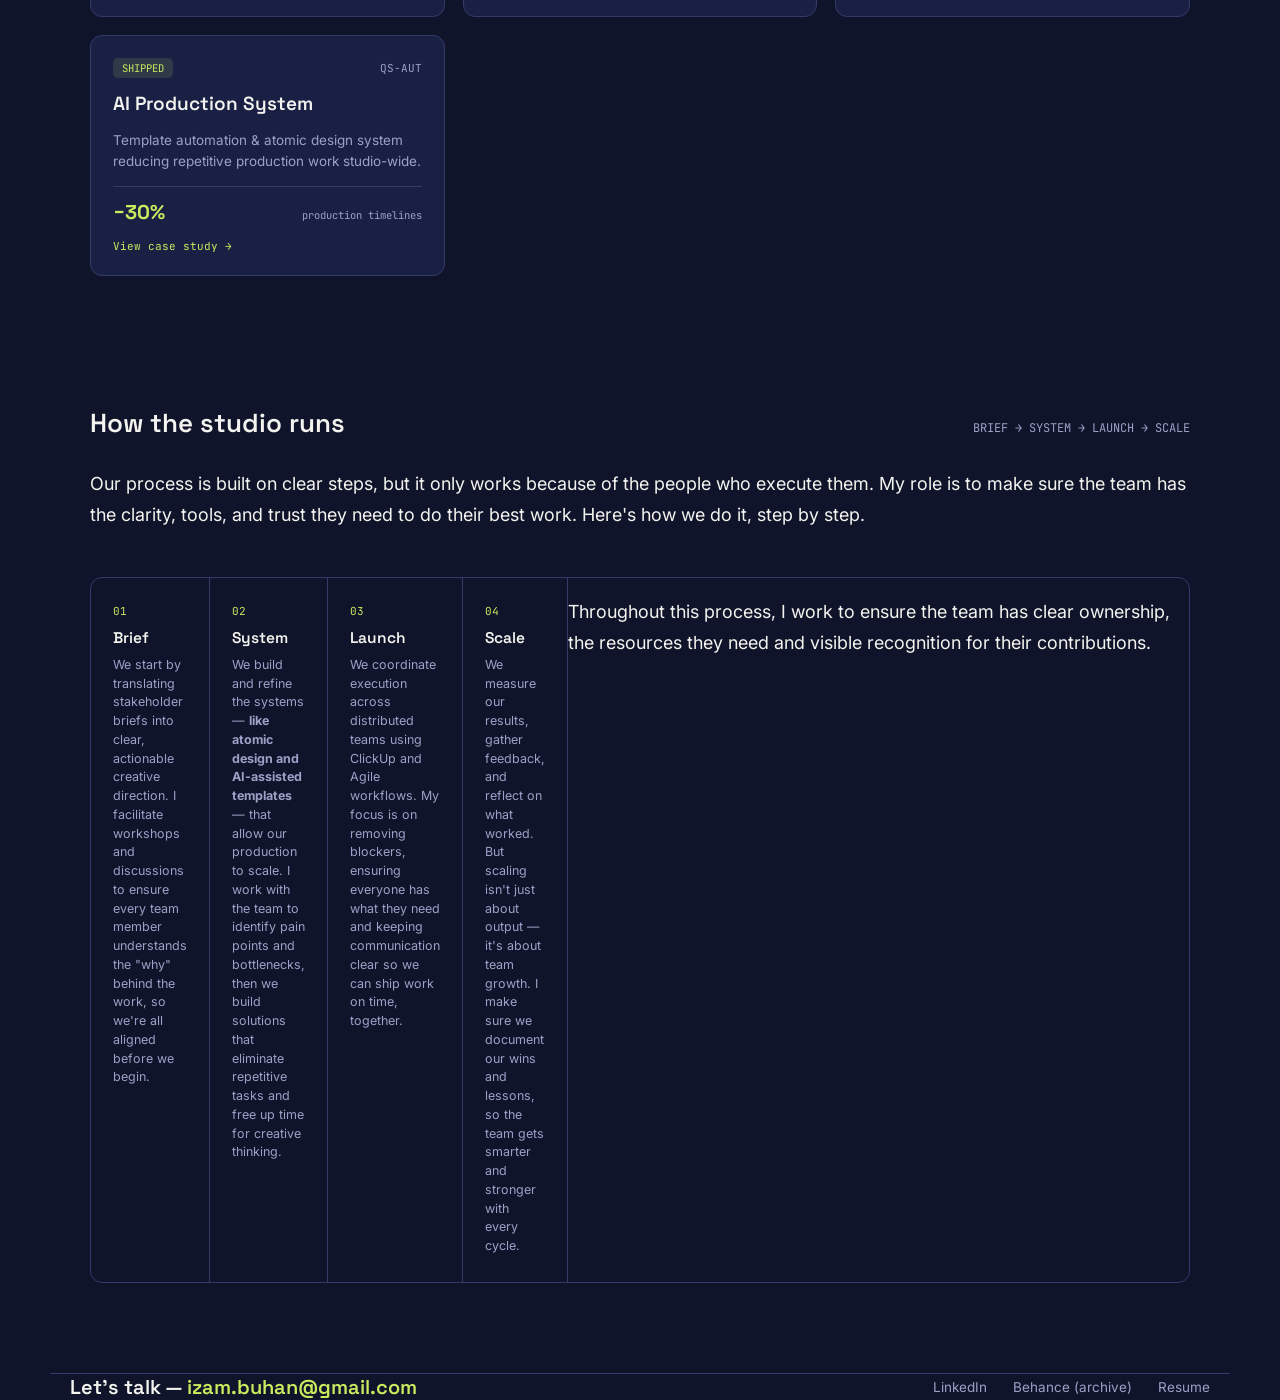
==== commit a96000c4: "Update index.html" ====
--- a/index.html
+++ b/index.html
@@ -186,8 +186,9 @@
         <div class="flow-desc">We measure our results, gather feedback, and reflect on what worked. But scaling isn't just about output — it's about team growth. 
                                 I make sure we document our wins and lessons, so the team gets smarter and stronger with every cycle.</div>
       </div>
-    </div>
-  <p class="intro-text">Throughout this process, I work to ensure the team has clear ownership, the resources they need and visible recognition for their contributions.</p>
+       <p class="intro-text">Throughout this process, I work to ensure the team has clear ownership, the resources they need and visible recognition for their contributions.</p>
+    </div>
+ 
   </section>
 
   <footer class="wrap">
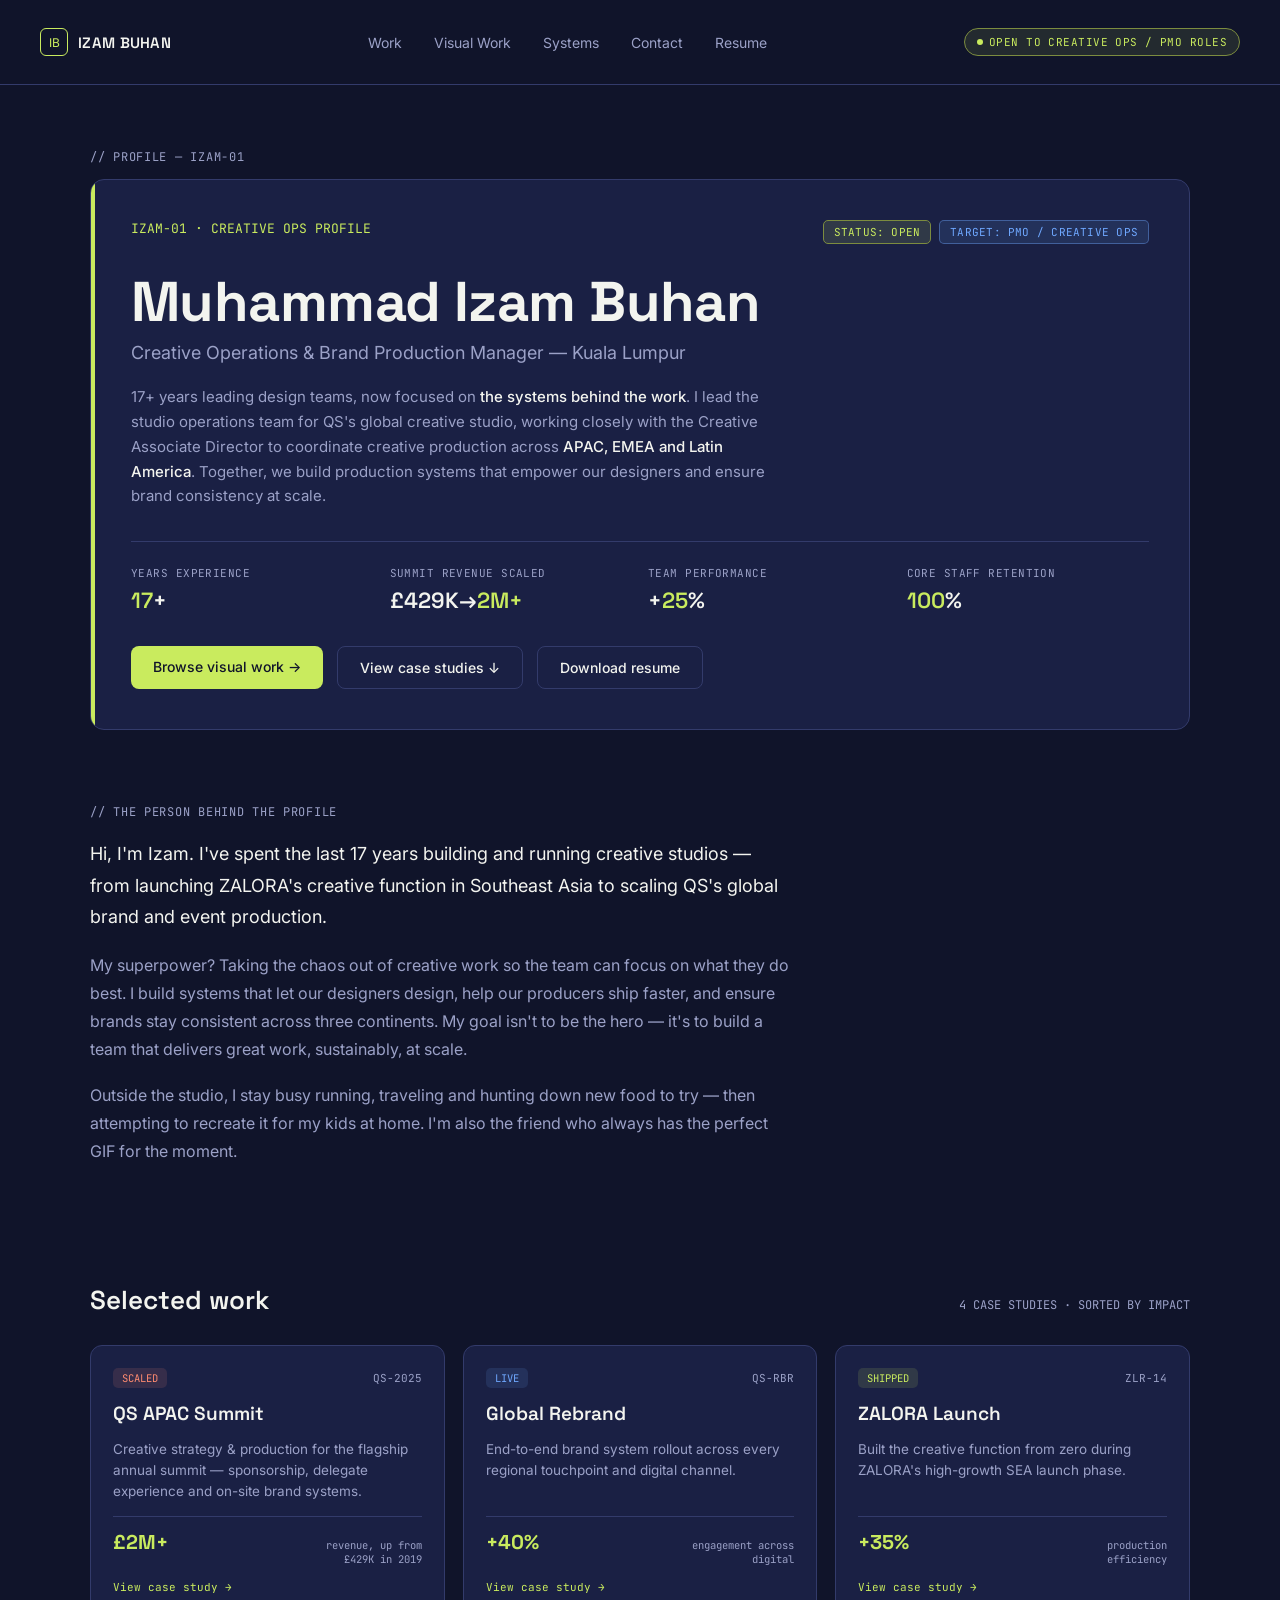
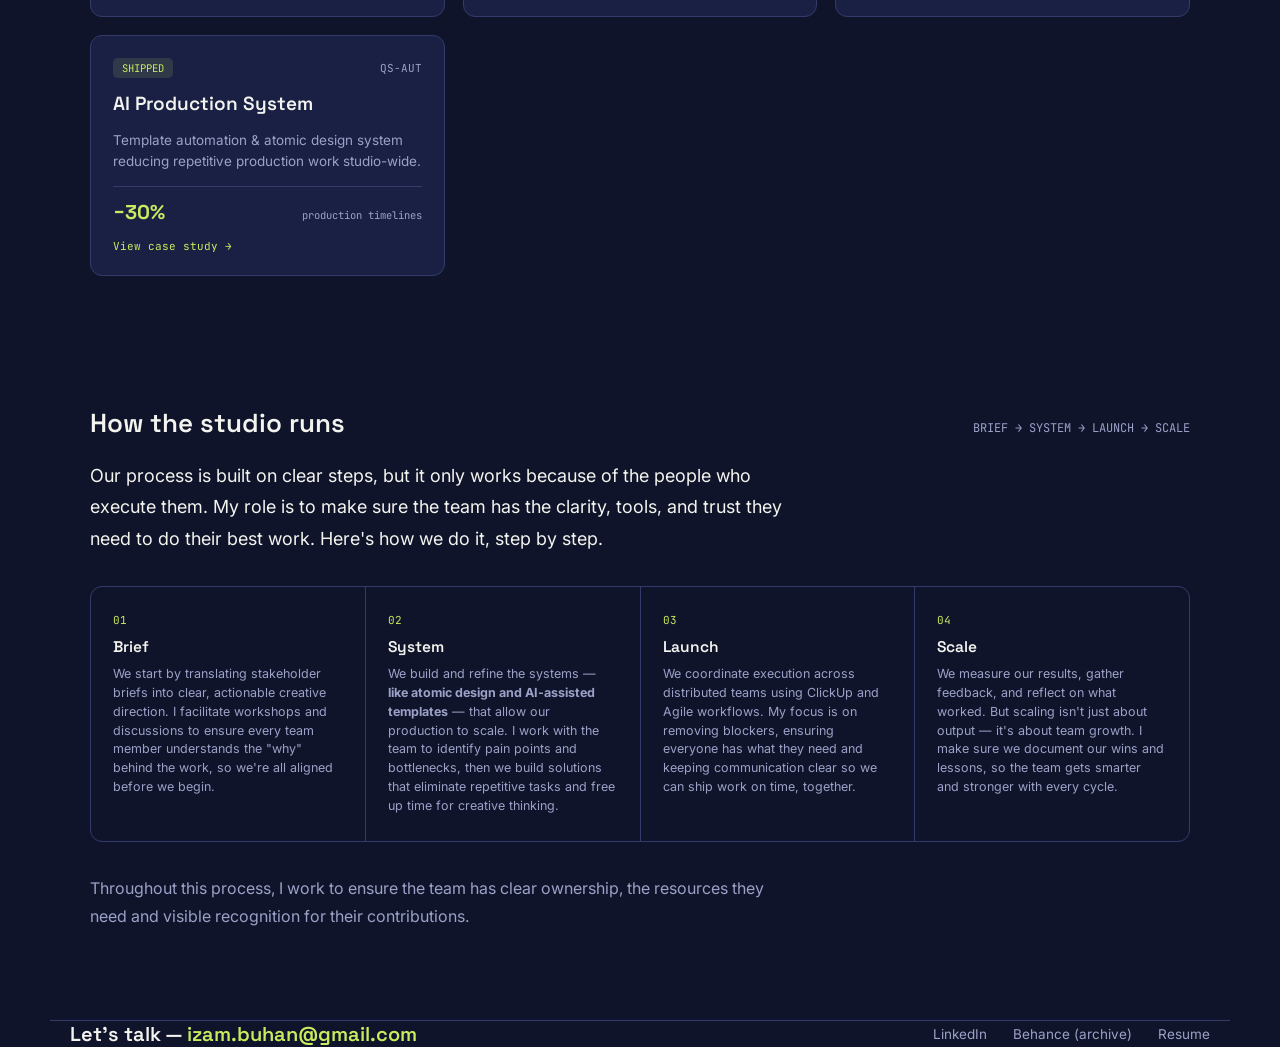
==== commit b9e79d13: "Add files via upload" ====
--- a/index.html
+++ b/index.html
@@ -44,7 +44,7 @@
       <div class="summary">
         17+ years leading design teams, now focused on <b>the systems behind the work</b>.
         I lead the studio operations team for QS's global creative studio, working closely with
-        the Creative Associate Director to coordinate creative production across <b>APAC, EMEA and Latin America</b>,
+        the Creative Associate Director to coordinate creative production across <b>APAC, EMEA and Latin America</b>.
         Together, we build production systems that empower our designers and ensure brand consistency at scale.
       </div>
 
@@ -69,7 +69,7 @@
       <p class="intro-text">Hi, I'm Izam. I've spent the last 17 years building and running creative studios — 
                             from launching ZALORA's creative function in Southeast Asia to scaling QS's global brand and event production.</p>
       <p class="intro-text">My superpower? Taking the chaos out of creative work so the team can focus on what they do best. 
-                            I build systems that let our <b></b>designers design, help our producers ship faster, and ensure brands stay consistent</b> across three continents. 
+                            I build systems that let our designers design, help our producers ship faster, and ensure brands stay consistent across three continents. 
                             My goal isn't to be the hero — it's to build a team that delivers great work, sustainably, at scale.</p>
       <p class="intro-text personal">Outside the studio, I stay busy running, traveling and hunting down new food to try — then attempting to recreate it for my kids at home. I'm also the friend who always has the perfect GIF for the moment.</p>
     </div>
@@ -153,10 +153,11 @@
     <div class="section-head">
       <div class="section-title">How the studio runs</div>
       <div class="section-sub mono">BRIEF → SYSTEM → LAUNCH → SCALE</div>
-          <p class="intro-text">Our process is built on clear steps, but it only works because of the people who execute them. 
-                                My role is to make sure the team has the clarity, tools, and trust they need to do their best work. 
-                                Here's how we do it, step by step.</p>
-    </div>
+    </div>
+
+    <p class="intro-text">Our process is built on clear steps, but it only works because of the people who execute them. 
+                          My role is to make sure the team has the clarity, tools, and trust they need to do their best work. 
+                          Here's how we do it, step by step.</p>
 
     <div class="flow-strip">
       <div class="flow-step">
@@ -186,9 +187,10 @@
         <div class="flow-desc">We measure our results, gather feedback, and reflect on what worked. But scaling isn't just about output — it's about team growth. 
                                 I make sure we document our wins and lessons, so the team gets smarter and stronger with every cycle.</div>
       </div>
-       <p class="intro-text">Throughout this process, I work to ensure the team has clear ownership, the resources they need and visible recognition for their contributions.</p>
-    </div>
- 
+    </div>
+
+    <p class="intro-text">Throughout this process, I work to ensure the team has clear ownership, the resources they need and visible recognition for their contributions.</p>
+
   </section>
 
   <footer class="wrap">
--- a/styles.css
+++ b/styles.css
@@ -139,6 +139,11 @@
 .intro-text:first-of-type{ font-size:18px; color:var(--text); }
 .intro-text b{ color:var(--text); font-weight:600; }
 .intro-text.personal{ color:var(--text-dim); }
+
+/* Lead/closing paragraphs added inside the flow-section (outside .intro-block) */
+.flow-section > .intro-text{ max-width:700px; }
+.flow-section > .intro-text:first-of-type{ margin: -8px 0 32px; }
+.flow-section > .intro-text:last-of-type{ margin: 32px 0 0; }
 .section-head{ display:flex; justify-content:space-between; align-items:baseline; margin-bottom:28px; flex-wrap:wrap; gap:10px;}
 .section-title{ font-family:'Space Grotesk'; font-size:26px; font-weight:600; }
 .section-sub{ font-family:'JetBrains Mono'; font-size:12px; color:var(--text-dim); }
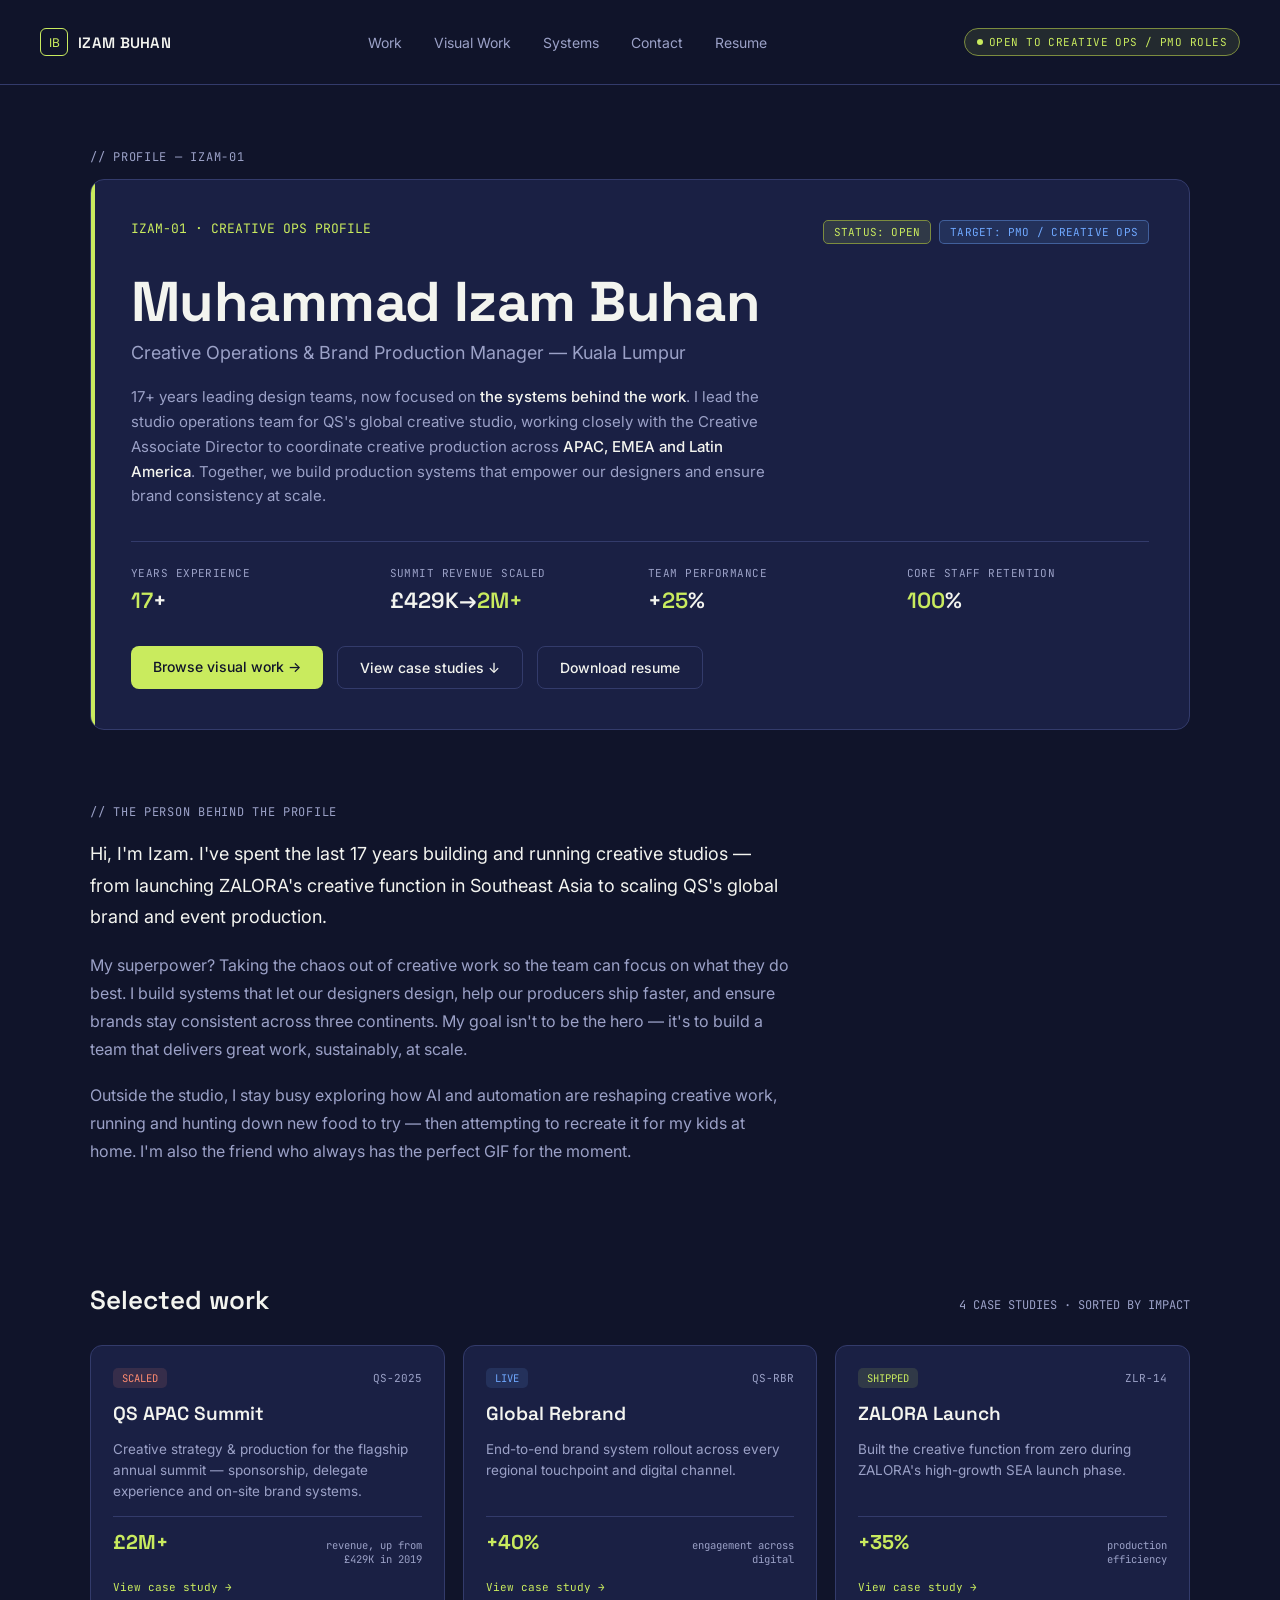
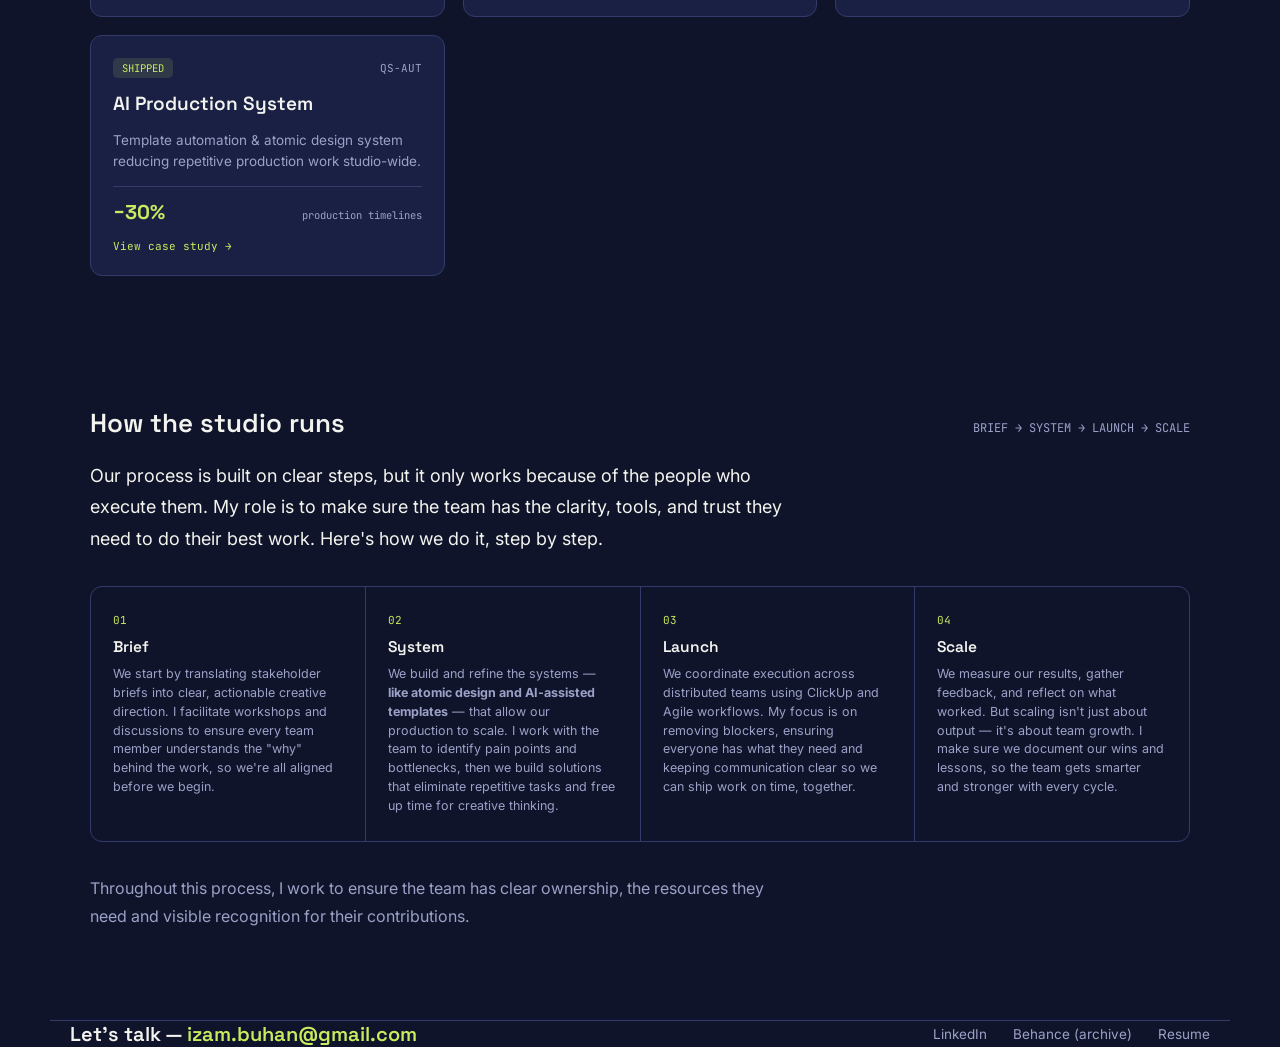
==== commit b4575093: "Update personal intro to include AI and automation" ====
--- a/index.html
+++ b/index.html
@@ -71,7 +71,7 @@
       <p class="intro-text">My superpower? Taking the chaos out of creative work so the team can focus on what they do best. 
                             I build systems that let our designers design, help our producers ship faster, and ensure brands stay consistent across three continents. 
                             My goal isn't to be the hero — it's to build a team that delivers great work, sustainably, at scale.</p>
-      <p class="intro-text personal">Outside the studio, I stay busy running, traveling and hunting down new food to try — then attempting to recreate it for my kids at home. I'm also the friend who always has the perfect GIF for the moment.</p>
+      <p class="intro-text personal">Outside the studio, I stay busy exploring how AI and automation are reshaping creative work, running and hunting down new food to try — then attempting to recreate it for my kids at home. I'm also the friend who always has the perfect GIF for the moment.</p>
     </div>
   </section>
 
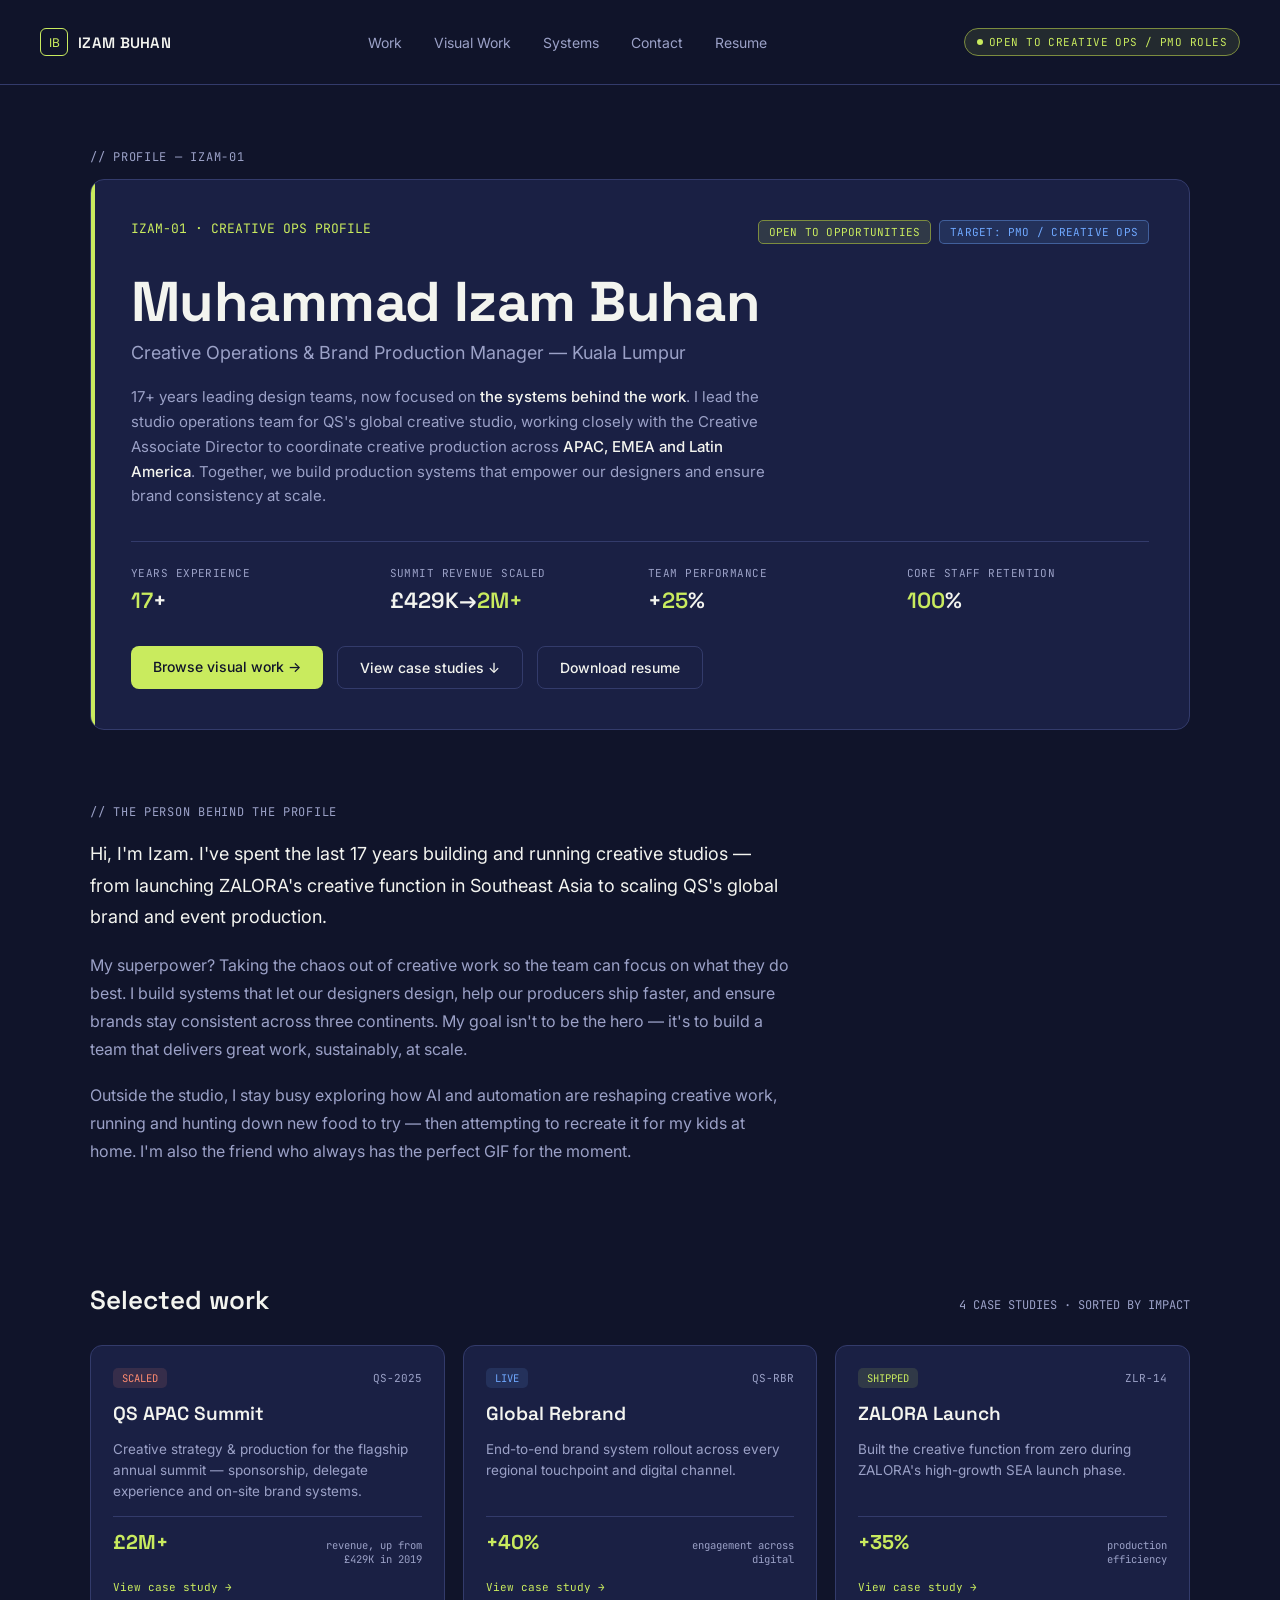
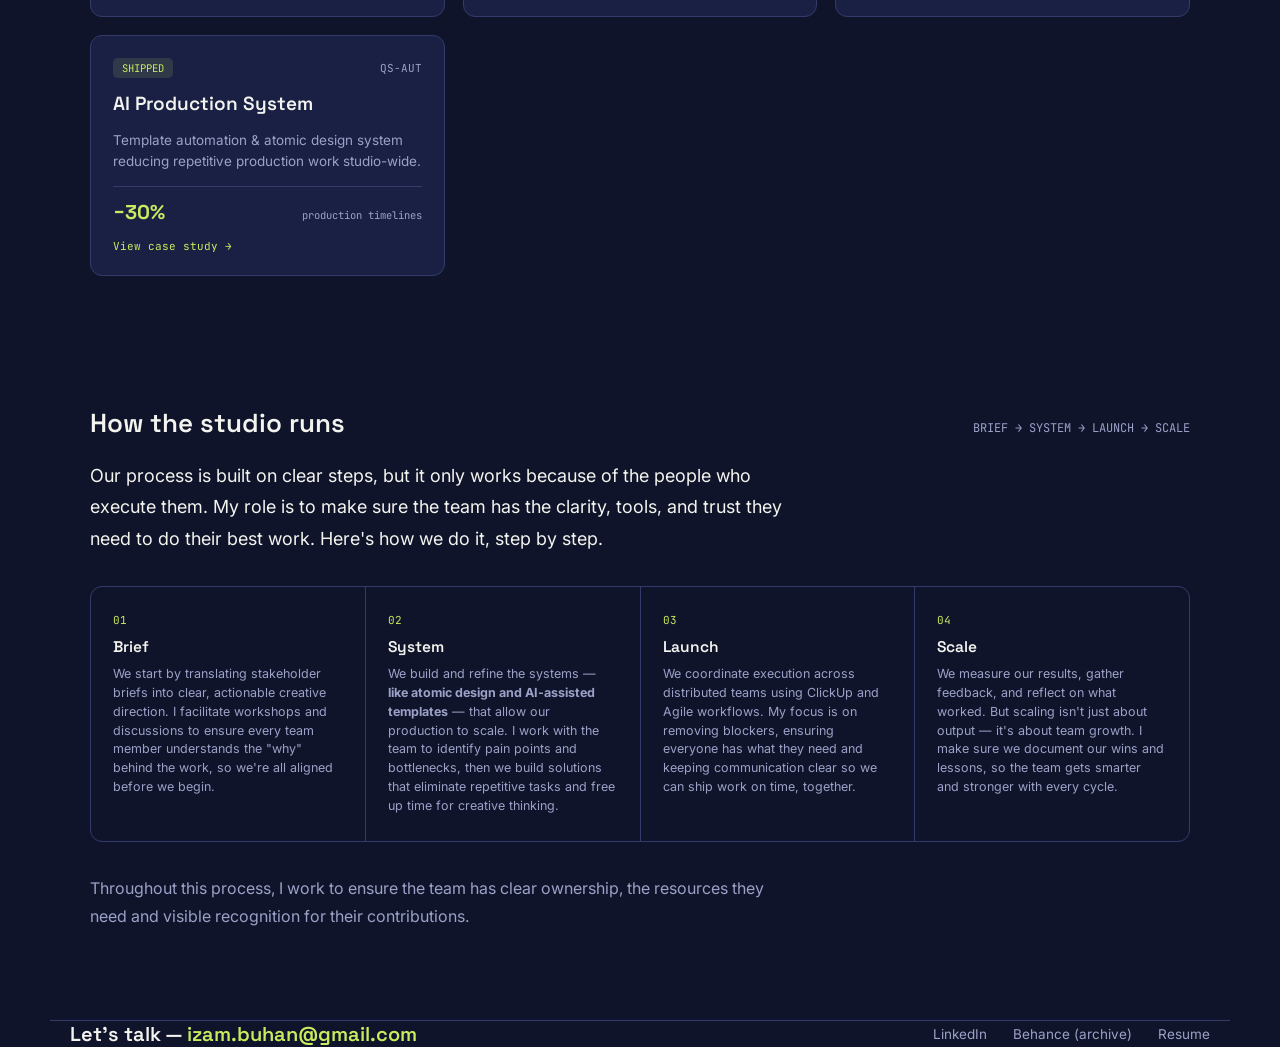
==== commit ddf7c3fd: "Update ticket status text in index.html" ====
--- a/index.html
+++ b/index.html
@@ -33,7 +33,7 @@
       <div class="ticket-top">
         <div class="ticket-id mono">IZAM-01 · CREATIVE OPS PROFILE</div>
         <div class="ticket-tags">
-          <div class="tag open">STATUS: OPEN</div>
+          <div class="tag open">OPEN TO OPPORTUNITIES</div>
           <div class="tag role">TARGET: PMO / CREATIVE OPS</div>
         </div>
       </div>
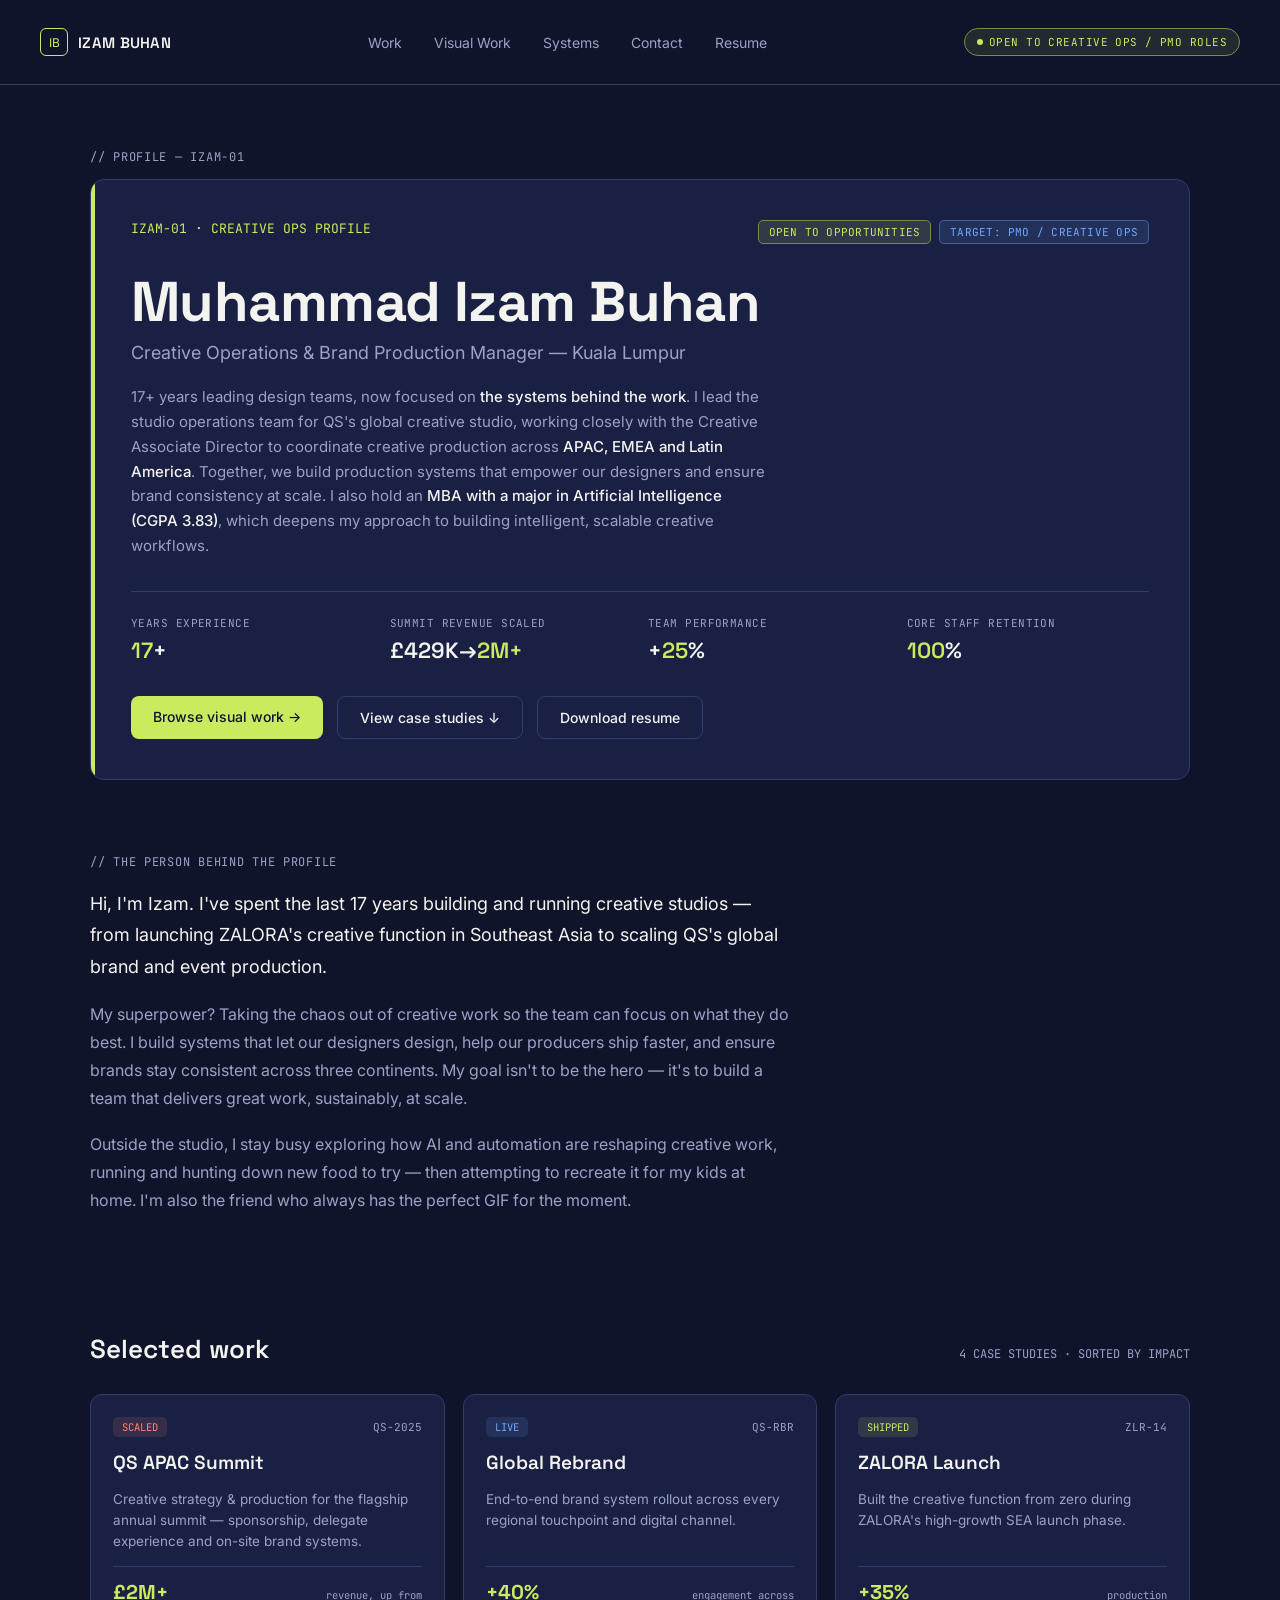
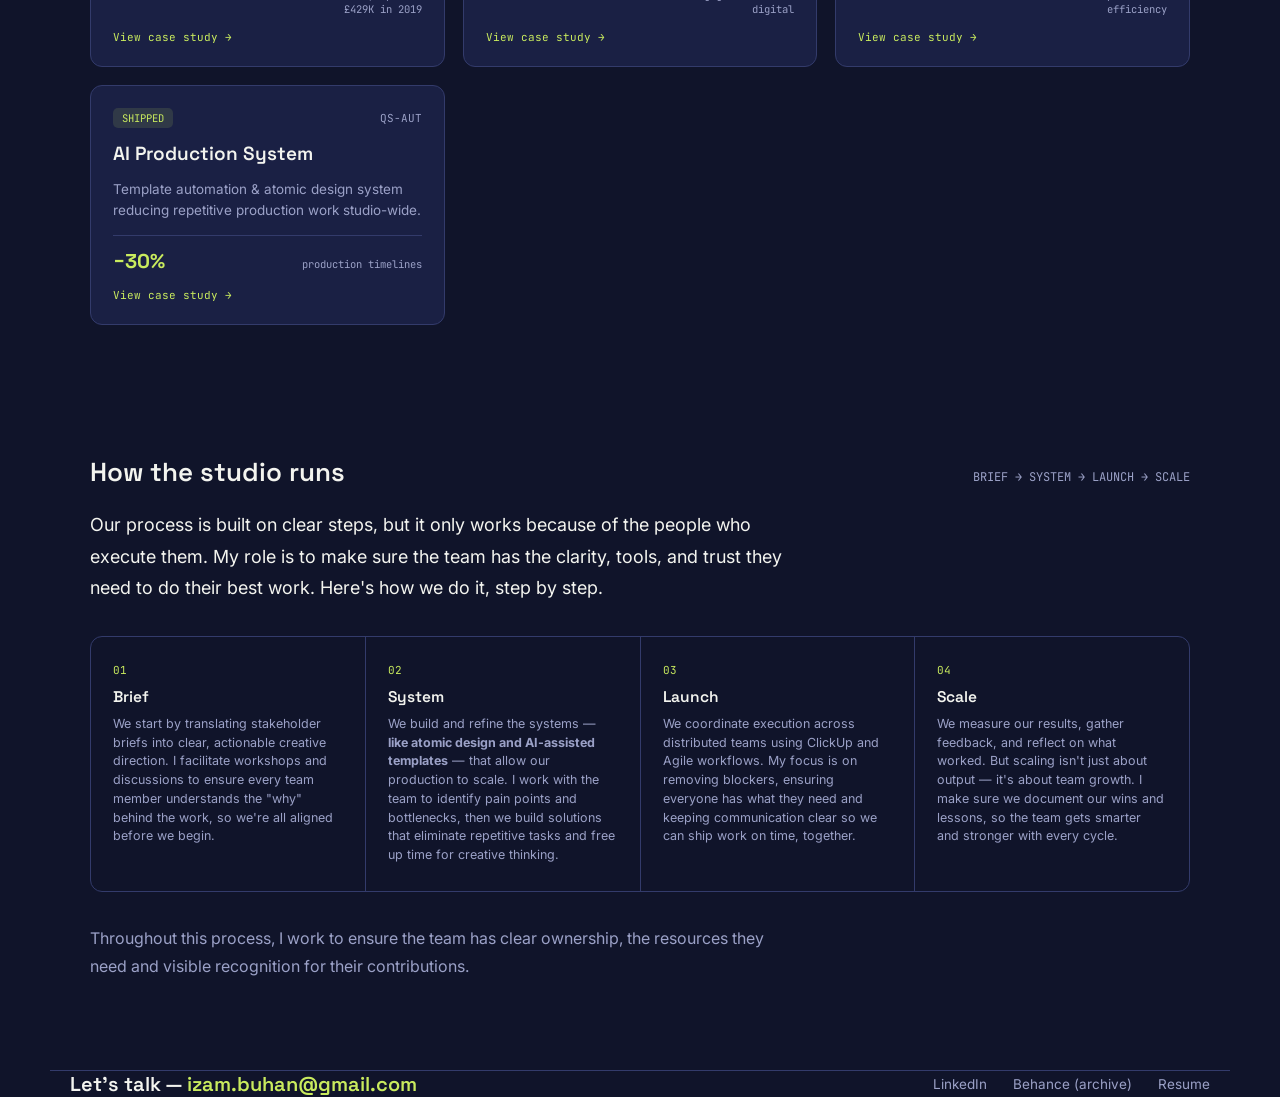
==== commit 016365cb: "Update index.html" ====
--- a/index.html
+++ b/index.html
@@ -42,10 +42,12 @@
       <div class="role-line">Creative Operations &amp; Brand Production Manager — Kuala Lumpur</div>
 
       <div class="summary">
-        17+ years leading design teams, now focused on <b>the systems behind the work</b>.
-        I lead the studio operations team for QS's global creative studio, working closely with
-        the Creative Associate Director to coordinate creative production across <b>APAC, EMEA and Latin America</b>.
-        Together, we build production systems that empower our designers and ensure brand consistency at scale.
+        17+ years leading design teams, now focused on <b>the systems behind the work</b>. 
+        I lead the studio operations team for QS's global creative studio, working closely with 
+        the Creative Associate Director to coordinate creative production across <b>APAC, EMEA and Latin America</b>. 
+        Together, we build production systems that empower our designers and ensure brand consistency at scale. 
+        I also hold an <b>MBA with a major in Artificial Intelligence (CGPA 3.83)</b>, which deepens my approach to 
+        building intelligent, scalable creative workflows.
       </div>
 
       <div class="field-grid">
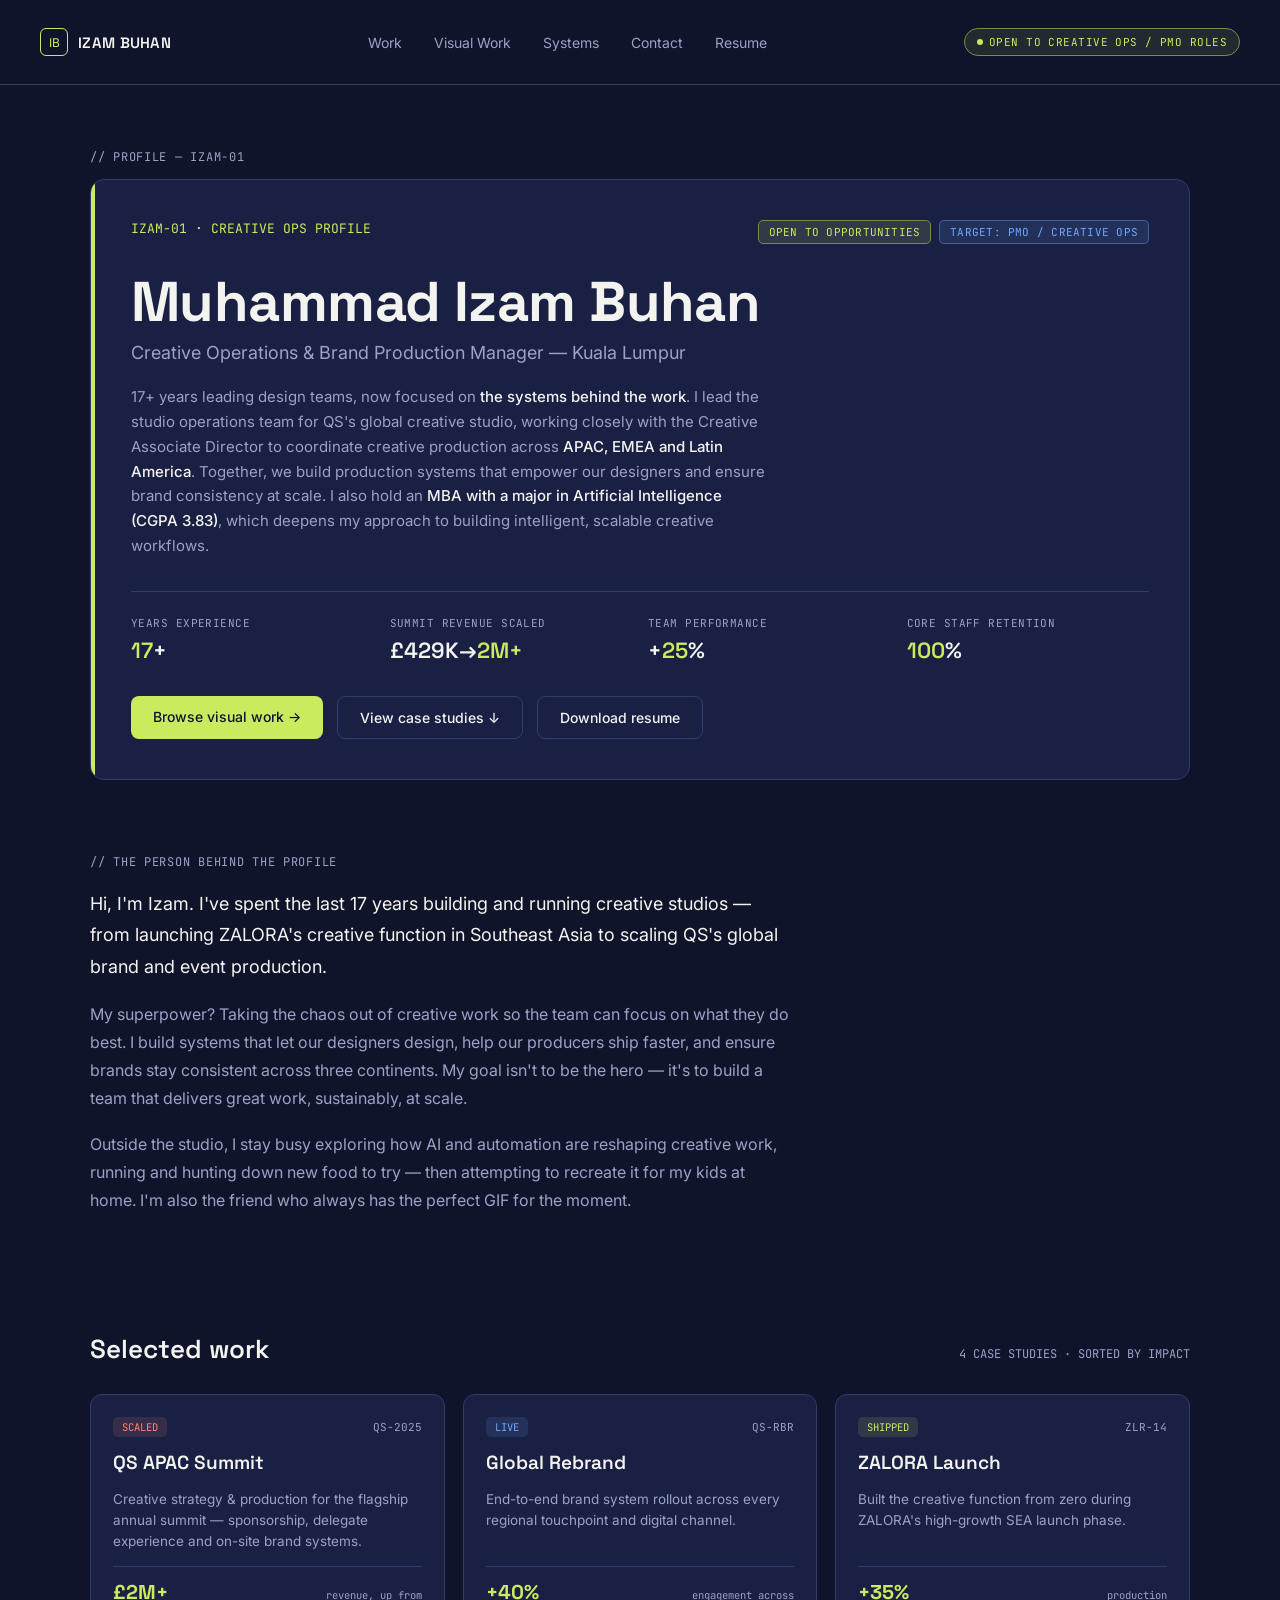
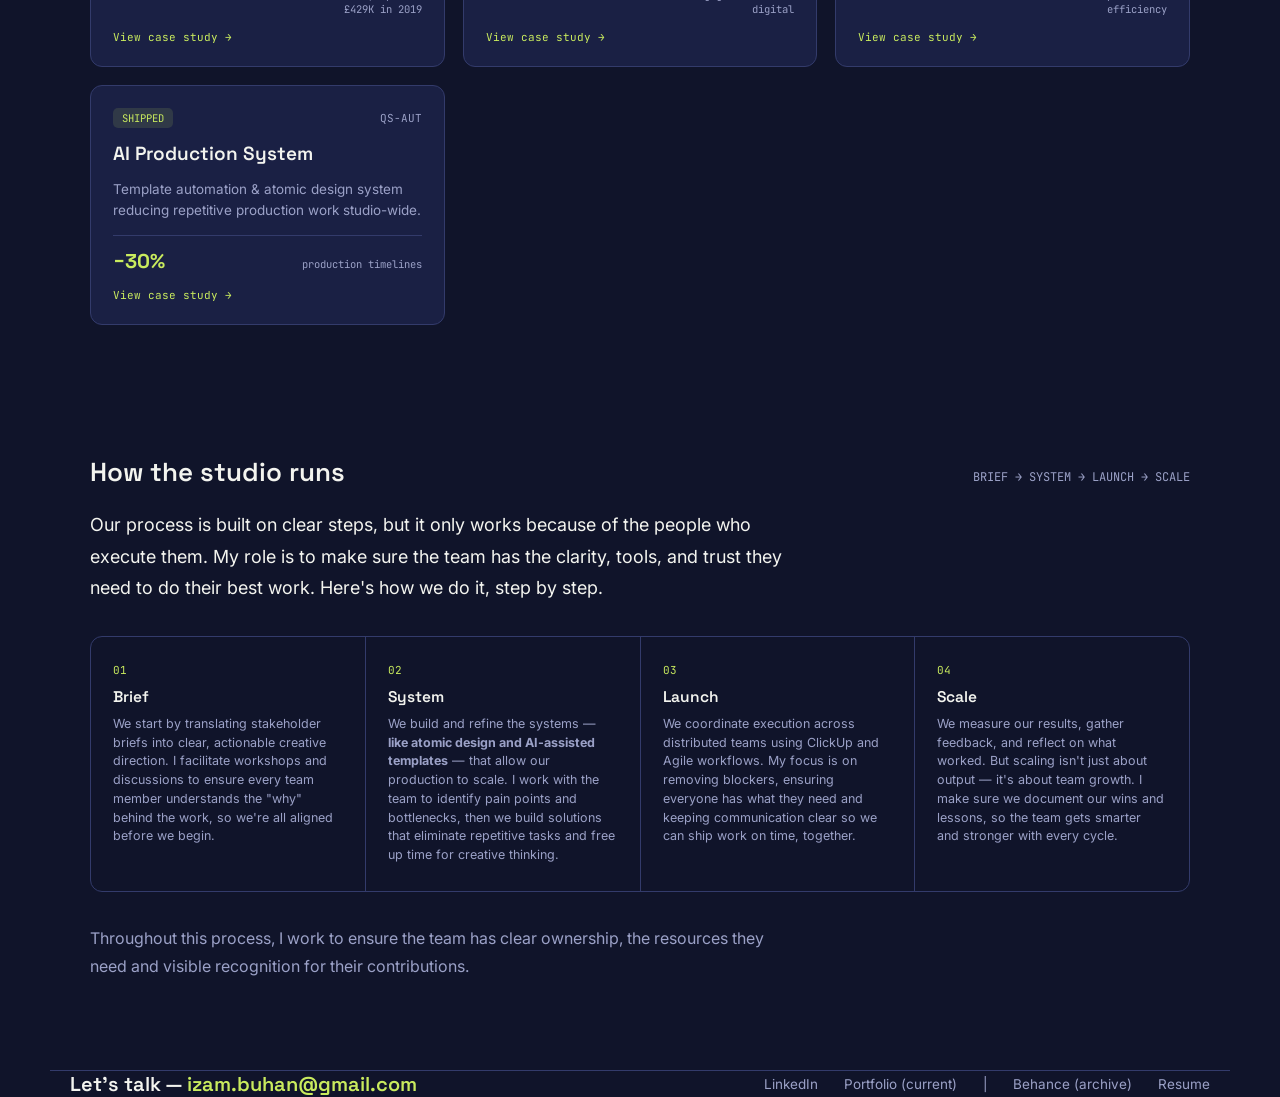
==== commit 35749f61: "Update footer links to current portfolio" ====
--- a/index.html
+++ b/index.html
@@ -199,7 +199,7 @@
     <div class="footer-left">Let's talk — <span style="color:var(--accent)">izam.buhan@gmail.com</span></div>
     <div class="footer-links">
       <a href="https://linkedin.com/in/mhmdizam" target="_blank" rel="noopener">LinkedIn</a>
-      <a href="https://www.behance.net/mhmdizambuhan" target="_blank" rel="noopener">Behance (archive)</a>
+      <a href="https://mhmdizam.github.io" target="_blank" rel="noopener">Portfolio (current)</a> | <a href="https://www.behance.net/mhmdizambuhan" target="_blank" rel="noopener">Behance (archive)</a>
       <a href="Izam_Buhan_Resume_ATS.docx">Resume</a>
     </div>
   </footer>
